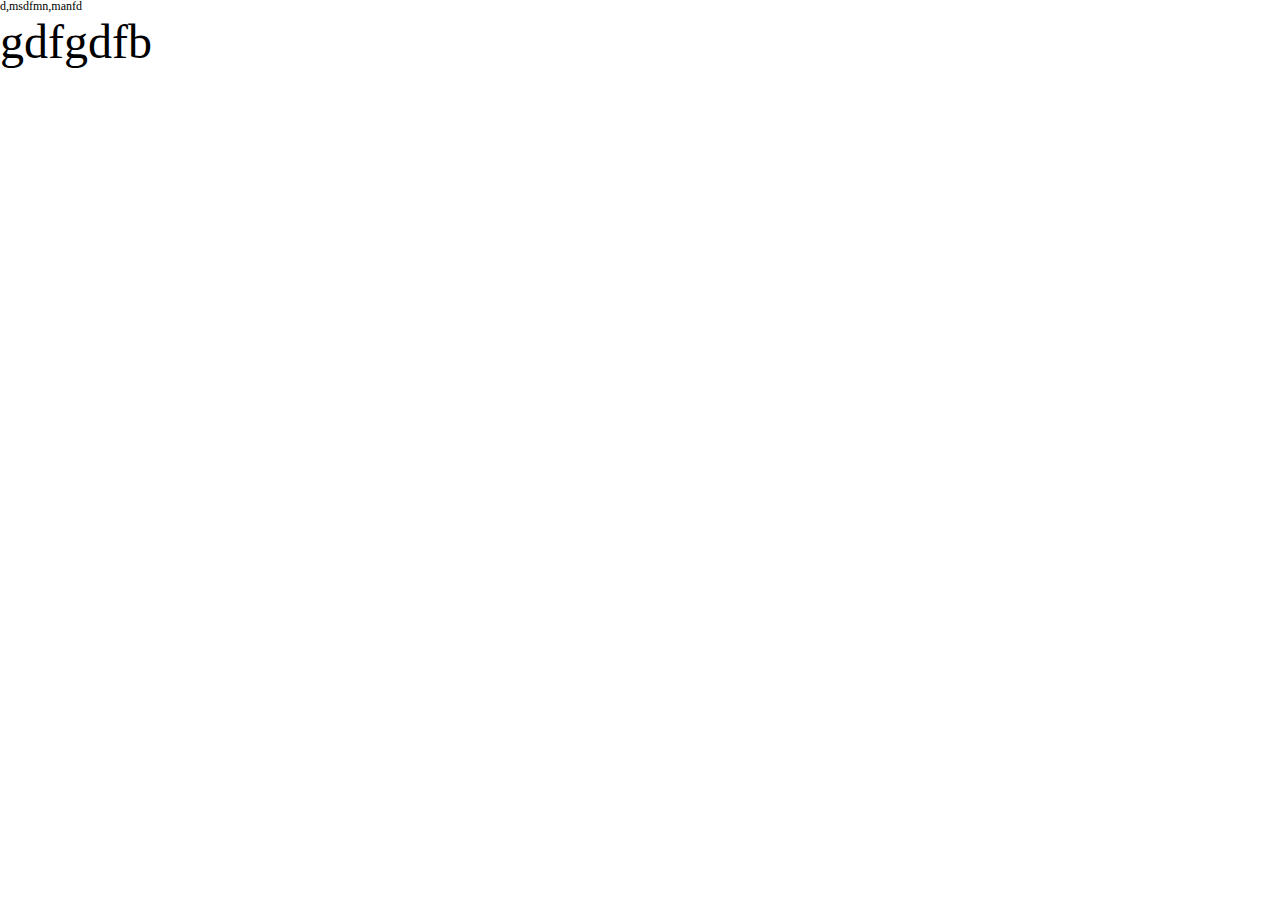
==== plants/index.html @ fb96c71a "docs: started to complete the task" ====
<!DOCTYPE html>
<html lang="zxx">

<head>
   <meta charset="UTF-8">
   <meta http-equiv="X-UA-Compatible" content="IE=edge">
   <meta name="viewport" content="width=device-width, initial-scale=1">
   <title>Document</title>
   <link rel="stylesheet" href="css/normalize.css">
   <link href="https://cdn.jsdelivr.net/npm/bootstrap@5.2.3/dist/css/bootstrap.min.css" rel="stylesheet"
      integrity="sha384-rbsA2VBKQhggwzxH7pPCaAqO46MgnOM80zW1RWuH61DGLwZJEdK2Kadq2F9CUG65" crossorigin="anonymous">
   <link rel="stylesheet" type="text/css" href="css/style.css">
</head>

<body>
   <div class="text">d,msdfmn,manfd
<div class="text-small">gdfgdfb</div></div>
   <script src="https://cdn.jsdelivr.net/npm/bootstrap@5.2.3/dist/js/bootstrap.bundle.min.js"
      integrity="sha384-kenU1KFdBIe4zVF0s0G1M5b4hcpxyD9F7jL+jjXkk+Q2h455rYXK/7HAuoJl+0I4"
      crossorigin="anonymous"></script>
</body>

</html>
---- plants/css/style.css ----
body {
  background-image: hsl(0, 100%, 50%)
}/*# sourceMappingURL=style.css.map */
.text
{font-size: 12px;}
.text-small
{font-size: 4em;}
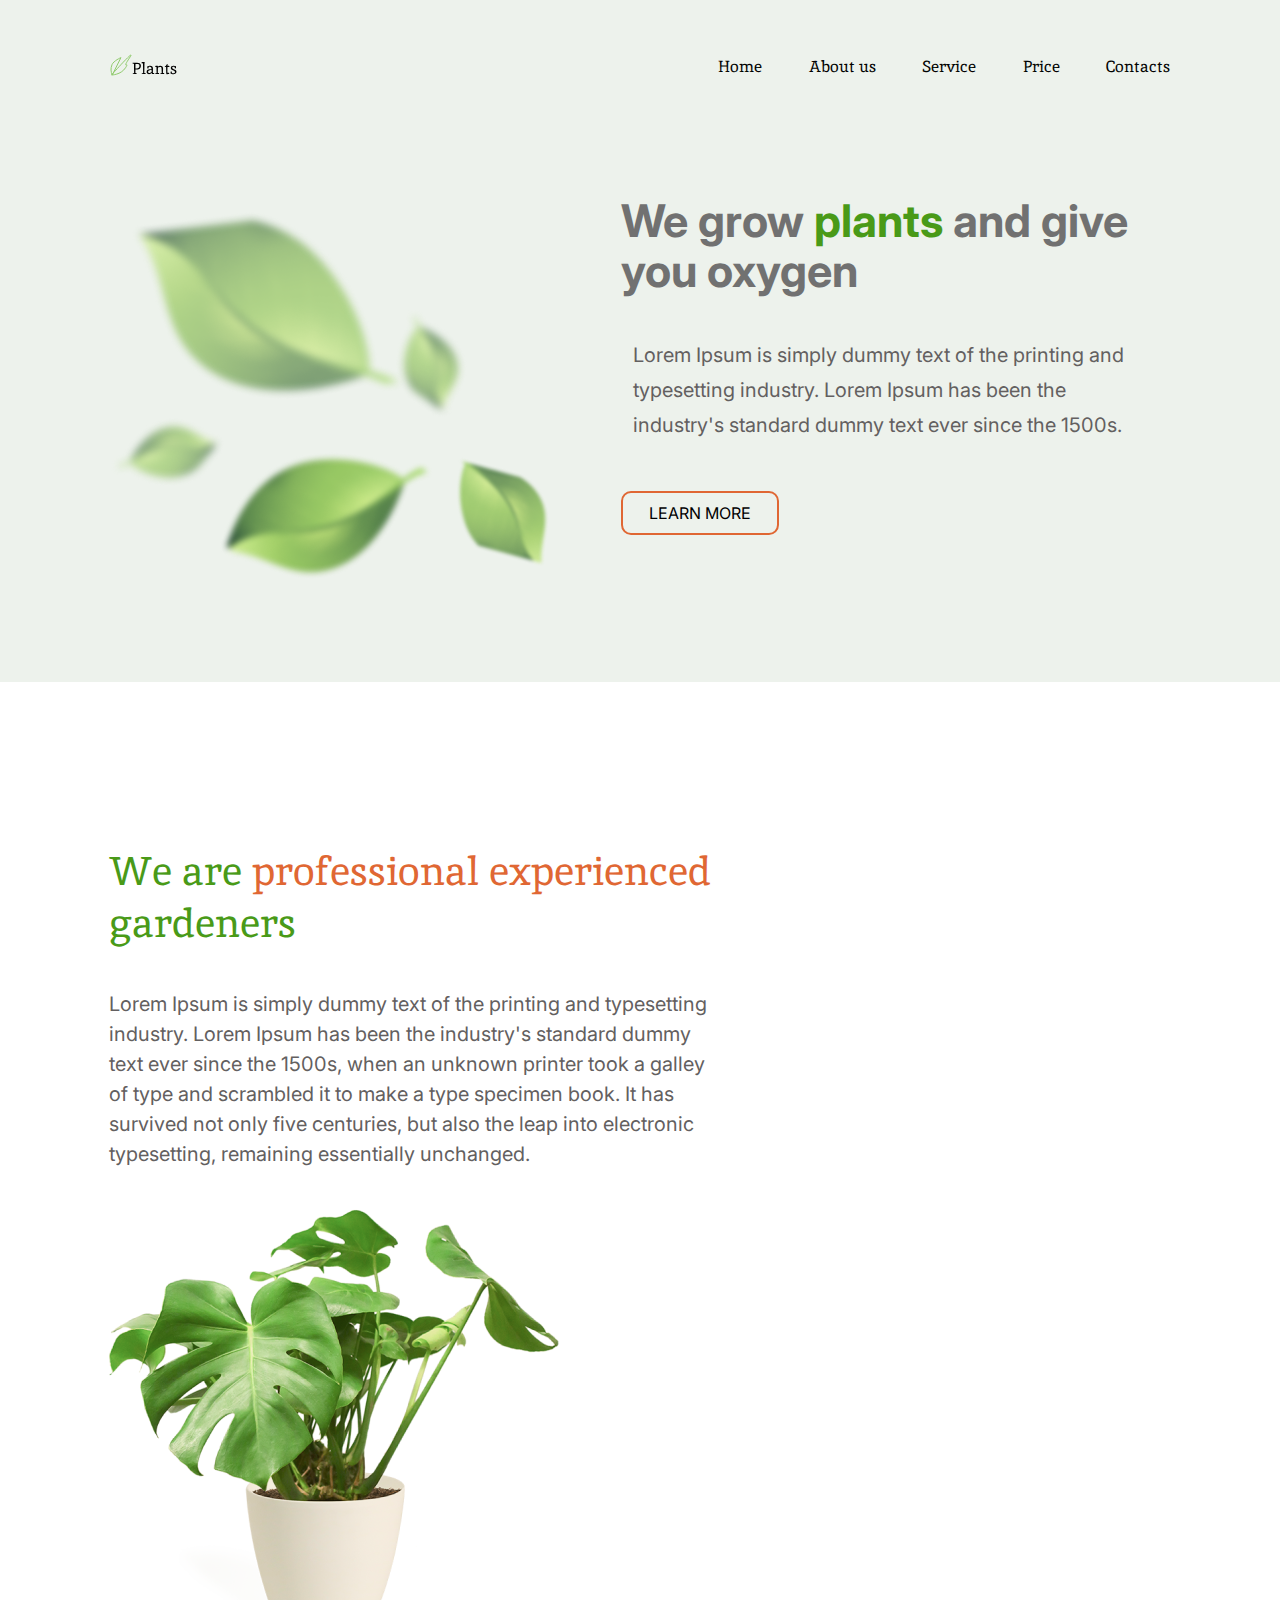
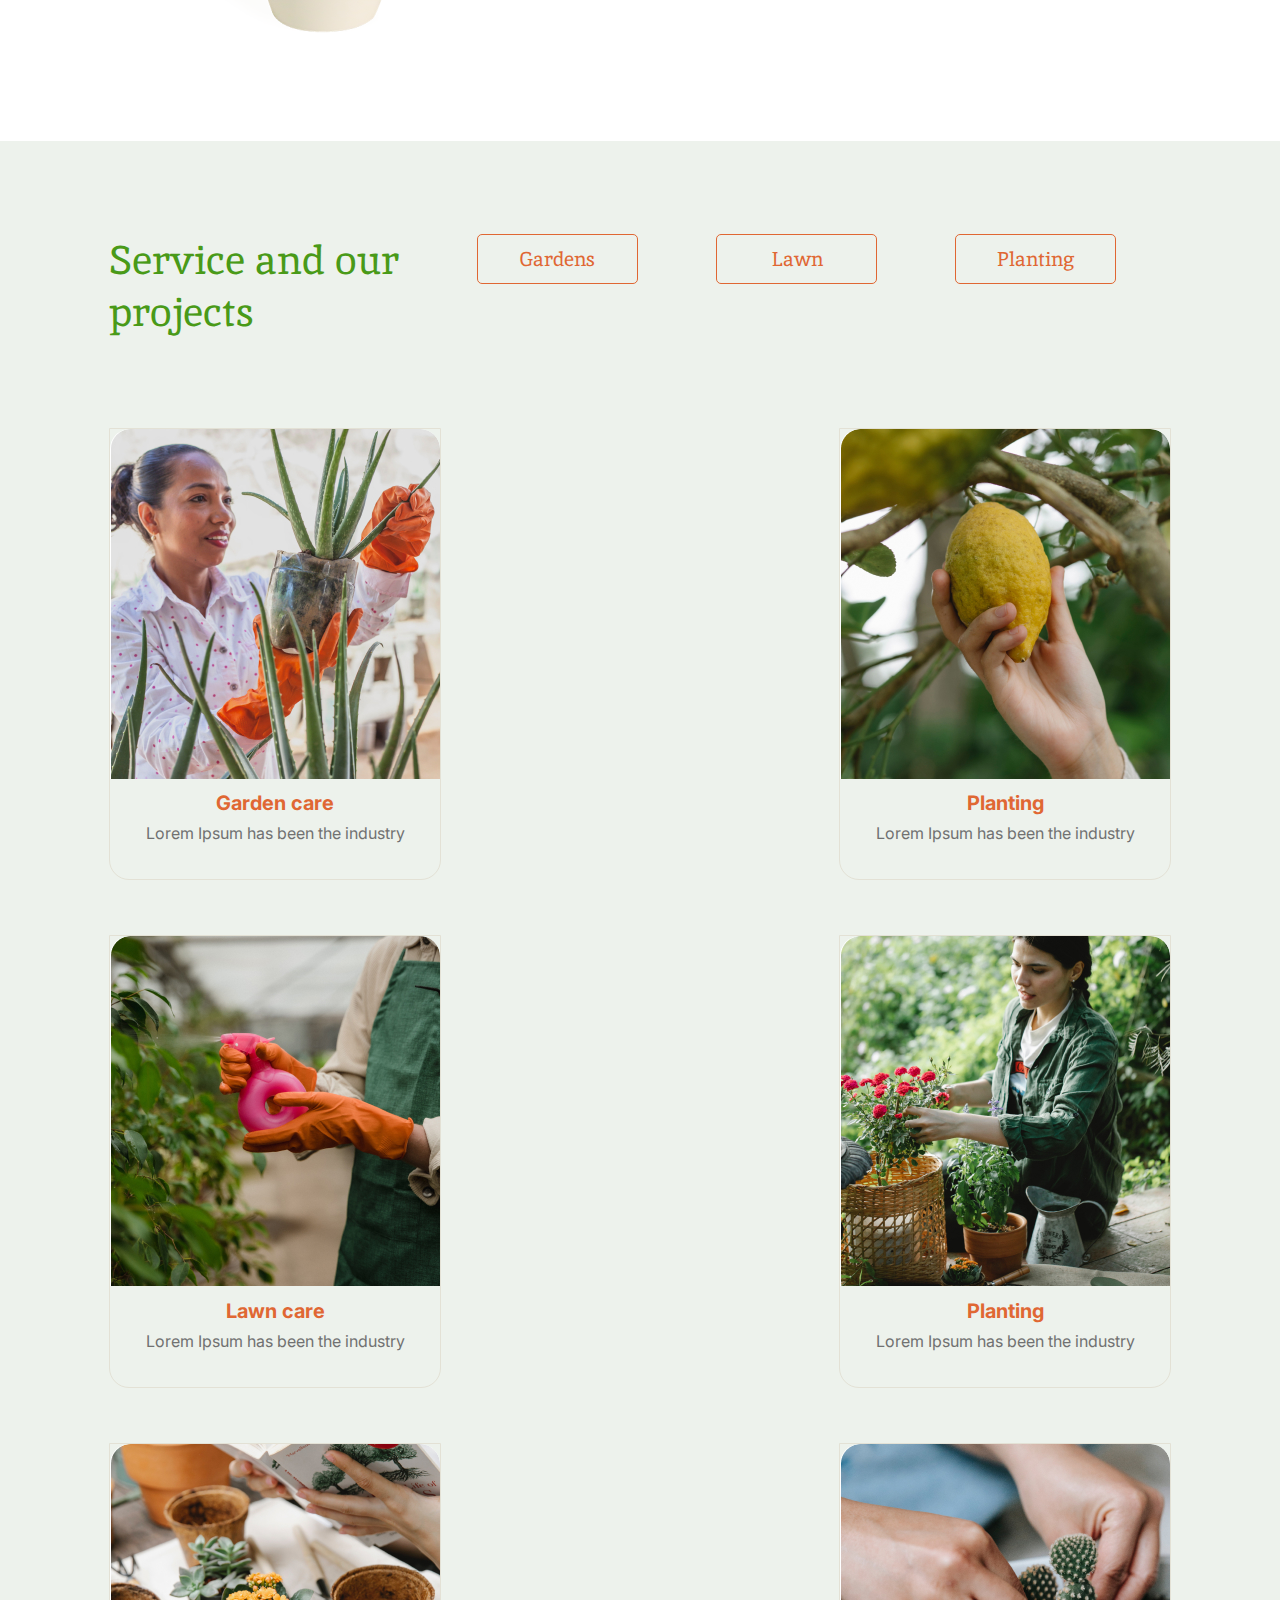
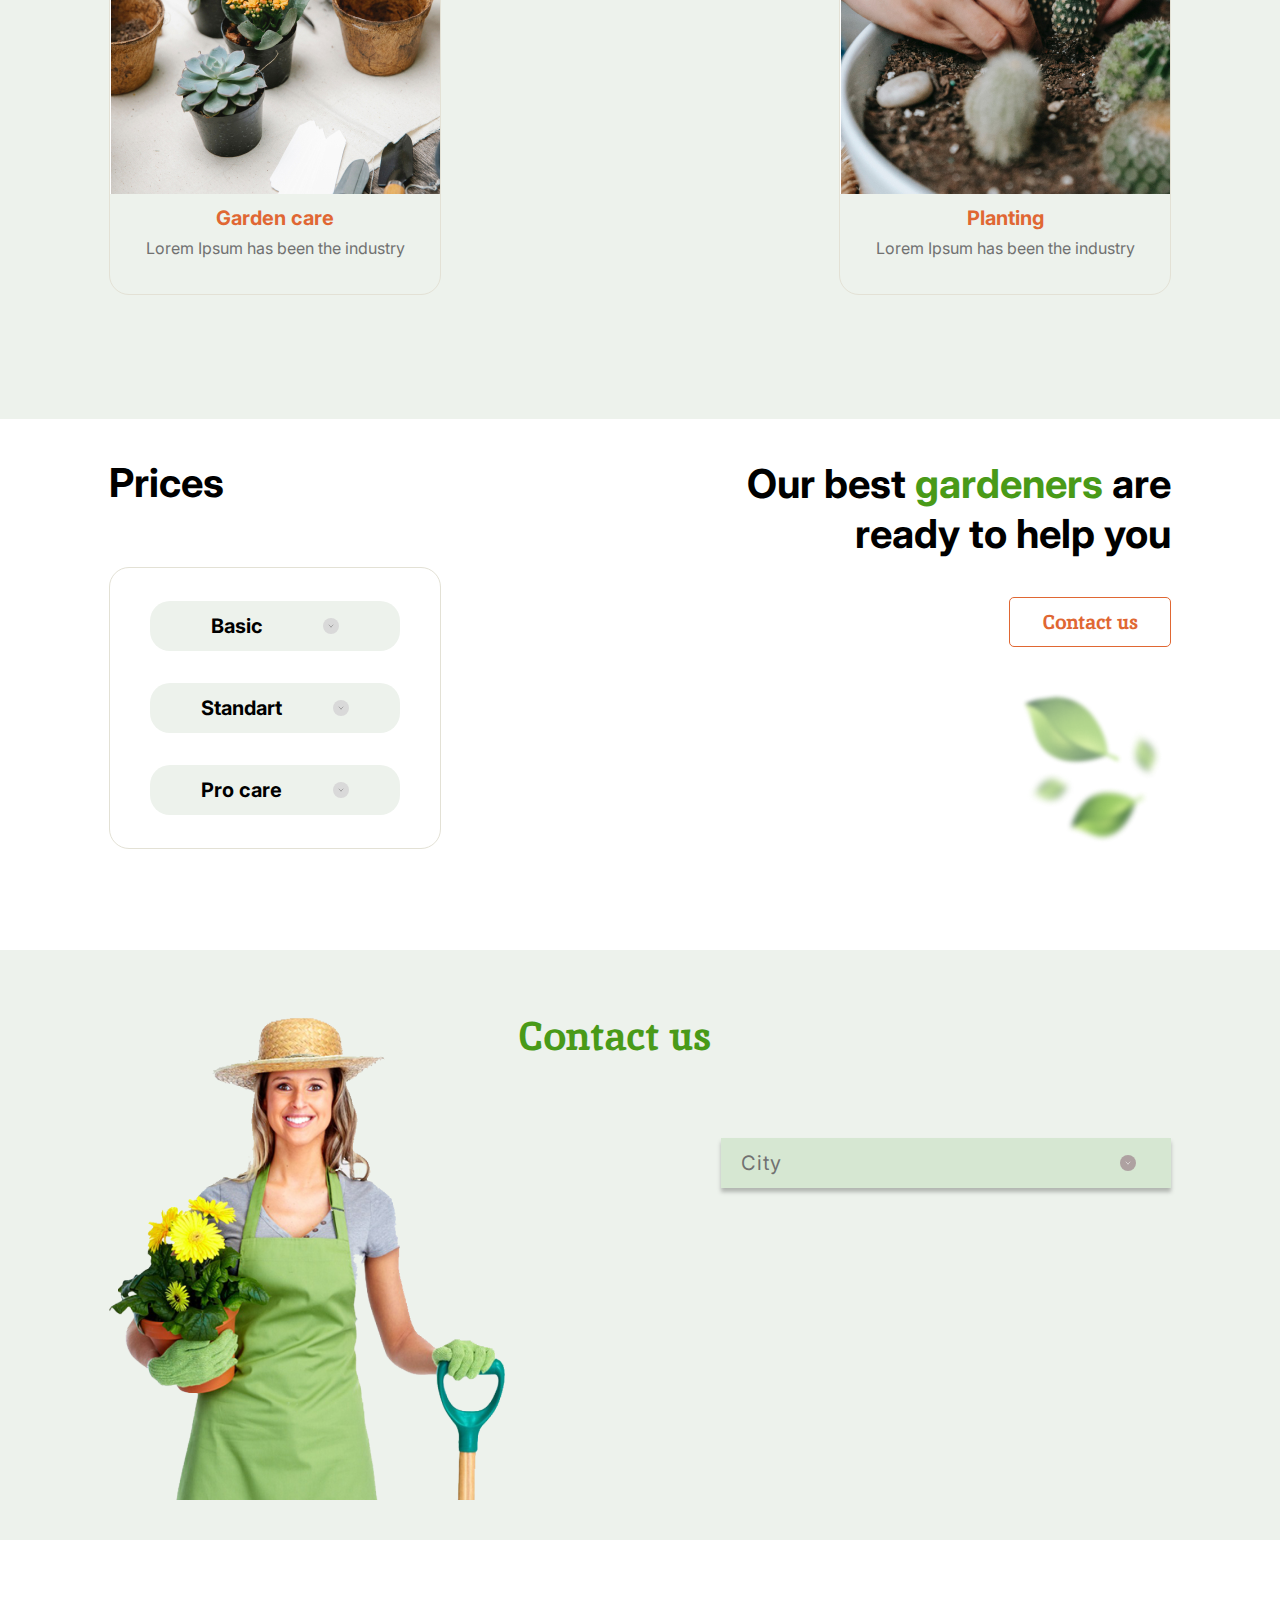
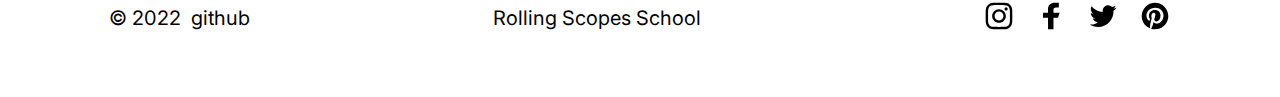
==== commit ebb722bf: "feat: desktop layer" ====
--- a/plants/index.html
+++ b/plants/index.html
@@ -1,23 +1,142 @@
 <!DOCTYPE html>
-<html lang="zxx">
+<html lang="en">
 
 <head>
    <meta charset="UTF-8">
    <meta http-equiv="X-UA-Compatible" content="IE=edge">
    <meta name="viewport" content="width=device-width, initial-scale=1">
-   <title>Document</title>
+   <link rel="icon" href="assets/svg/favicon.svg">
+   <title>Plants</title>
+   <link rel="preconnect" href="https://fonts.googleapis.com">
+   <link rel="preconnect" href="https://fonts.gstatic.com" crossorigin>
+   <link
+      href="https://fonts.googleapis.com/css2?family=Inika:wght@400;700&family=Inter:wght@100;200;300;400;500;600;700;800;900&display=swap"
+      rel="stylesheet">
    <link rel="stylesheet" href="css/normalize.css">
-   <link href="https://cdn.jsdelivr.net/npm/bootstrap@5.2.3/dist/css/bootstrap.min.css" rel="stylesheet"
-      integrity="sha384-rbsA2VBKQhggwzxH7pPCaAqO46MgnOM80zW1RWuH61DGLwZJEdK2Kadq2F9CUG65" crossorigin="anonymous">
    <link rel="stylesheet" type="text/css" href="css/style.css">
 </head>
 
 <body>
-   <div class="text">d,msdfmn,manfd
-<div class="text-small">gdfgdfb</div></div>
-   <script src="https://cdn.jsdelivr.net/npm/bootstrap@5.2.3/dist/js/bootstrap.bundle.min.js"
-      integrity="sha384-kenU1KFdBIe4zVF0s0G1M5b4hcpxyD9F7jL+jjXkk+Q2h455rYXK/7HAuoJl+0I4"
-      crossorigin="anonymous"></script>
+   <header>
+      <div class="header__block">
+         <a class="header__block-logo" href="#"><img src="assets/svg/logo.svg" alt="logo"></a>
+         <nav>
+            <ul class="header__block-list">
+               <li><a href="#">Home</a></li>
+               <li><a href="#">About us</a></li>
+               <li><a href="#">Service</a></li>
+               <li><a href="#">Price</a></li>
+               <li><a href="#">Contacts</a></li>
+            </ul>
+         </nav>
+      </div>
+   </header>
+   <main>
+      <section class="welcome">
+         <div class="welcome__block">
+            <img class="welcome__block-img" src="assets/img/leafs.png" alt="leafs">
+            <div class="welcome__block-text">
+               <h1>We grow <span>plants</span> and give you oxygen</h1>
+               <p>Lorem Ipsum is simply dummy text of the printing and typesetting industry. Lorem Ipsum has been the
+                  industry's standard dummy text ever since the 1500s.</p>
+               <button type="button" class="welcome__block-btn">learn more</button>
+            </div>
+         </div>
+      </section>
+      <section class="about">
+         <div class="about__block">
+            <div class="about__block-text">
+               <h2>We are <span>professional experienced</span> gardeners</h2>
+               <p>Lorem Ipsum is simply dummy text of the printing and typesetting industry. Lorem Ipsum has been the
+                  industry's standard dummy text ever since the 1500s, when an unknown printer took a galley of type and
+                  scrambled it to make a type specimen book. It has survived not only five centuries, but also the leap
+                  into electronic typesetting, remaining essentially unchanged. </p>
+            </div>
+            <img src="assets/img/plant-about.png" alt="plant" class="about__block-img">
+         </div>
+      </section>
+      <section class="service">
+         <div class="service__block">
+            <div class="service__block-title">
+               <h2>Service and our<br> projects</h2>
+               <button type="button" class="service__block-btn">Gardens</button>
+               <button type="button" class="service__block-btn">Lawn</button>
+               <button type="button" class="service__block-btn">Planting</button>
+            </div>
+            <div class="service__block-grid">
+               <div class="service__block-card">
+                  <img src="assets/img/service/first.jpg" alt="photo-plants">
+                  <h6>Garden care</h6>
+                  <p>Lorem Ipsum has been the industry</p>
+               </div>
+               <div class="service__block-card">
+                  <img src="assets/img/service/second.jpg" alt="photo-plants">
+                  <h6>Planting</h6>
+                  <p>Lorem Ipsum has been the industry</p>
+               </div>
+               <div class="service__block-card">
+                  <img src="assets/img/service/third.jpg" alt="photo-plants">
+                  <h6>Lawn care</h6>
+                  <p>Lorem Ipsum has been the industry</p>
+               </div>
+               <div class="service__block-card">
+                  <img src="assets/img/service/fourth.jpg" alt="photo-plants">
+                  <h6>Planting</h6>
+                  <p>Lorem Ipsum has been the industry</p>
+               </div>
+               <div class="service__block-card">
+                  <img src="assets/img/service/fifth.jpg" alt="photo-plants">
+                  <h6>Garden care</h6>
+                  <p>Lorem Ipsum has been the industry</p>
+               </div>
+               <div class="service__block-card">
+                  <img src="assets/img/service/sixth.jpg" alt="photo-plants">
+                  <h6>Planting</h6>
+                  <p>Lorem Ipsum has been the industry</p>
+               </div>
+            </div>
+         </div>
+      </section>
+      <section class="prices">
+         <div class="prices__block">
+            <div class="prices__block-left">
+               <h3>Prices</h3>
+               <div class="prices__block-prices">
+                  <div class="prices__block-collapsible">Basic<img src="assets/svg/check.svg" alt="check"></div>
+                  <div class="prices__block-collapsible">Standart<img src="assets/svg/check.svg" alt="check"></div>
+                  <div class="prices__block-collapsible">Pro care<img src="assets/svg/check.svg" alt="check"></div>
+               </div>
+            </div>
+            <div class="prices__block-right">
+               <h2>Our best <span>gardeners</span> are<br> ready to help you</h2>
+               <button type="button">Contact us</button>
+               <img src="assets/img/leafs-small.png" alt="leafs">
+            </div>
+         </div>
+      </section>
+      <section class="contacts">
+         <div class="contacts__block">
+            <img class="contacts__block-img" src="assets/img/woman.png" alt="woman">
+            <h2>Contact us</h2>
+            <div class="contacts__block-collapsible">City <img src="assets/svg/city-check.svg" alt="city-check"> </div>
+         </div>
+      </section>
+   </main>
+   <footer>
+      <div class="footer__block">
+         <p class="footer__block-copyright">&copy; 2022&nbsp;<a href="#" class="footer__block-link">&nbsp;github</a></p>
+         <a href="#" class="footer__block-link">Rolling Scopes School</a>
+         <ul>
+            <li class="footer__block-link"><a href="#"><img src="assets/svg/social-links/inst.svg" alt="instagram"></a>
+            </li>
+            <li class="footer__block-link"><a href="#"><img src="assets/svg/social-links/fb.svg" alt="facebook"></a>
+            </li>
+            <li class="footer__block-link"><a href="#"><img src="assets/svg/social-links/tw.svg" alt="twitter"></a></li>
+            <li class="footer__block-link"><a href="#"><img src="assets/svg/social-links/pint.svg" alt="pinterest"></a>
+            </li>
+         </ul>
+      </div>
+   </footer>
 </body>
 
 </html>--- a/plants/css/style.css
+++ b/plants/css/style.css
@@ -1,7 +1,484 @@
 body {
-  background-image: hsl(0, 100%, 50%)
-}/*# sourceMappingURL=style.css.map */
-.text
-{font-size: 12px;}
-.text-small
-{font-size: 4em;}+  color: #010201;
+  font-family: Inika;
+}
+
+a {
+  font-family: Inika;
+  text-decoration: none;
+  color: #010201;
+  text-decoration: none;
+}
+
+a:hover {
+  color: #E06733;
+  cursor: pointer;
+}
+
+a:active {
+  color: #E06733;
+}
+
+button {
+  padding: 0;
+  margin: 0;
+  border: 2px solid #E06733;
+  -webkit-box-sizing: border-box;
+          box-sizing: border-box;
+  background: none;
+}
+
+button:hover {
+  background: #E06733;
+  color: #EDF2EC;
+}
+
+h1, h2, h3, h6 {
+  margin: 0;
+}
+
+p {
+  margin: 0;
+}
+
+li {
+  list-style: none;
+}
+
+.header__block {
+  max-width: 1440px;
+  margin: 0 auto;
+  background-color: #EDF2EC;
+  height: 134px;
+  display: -webkit-box;
+  display: -ms-flexbox;
+  display: flex;
+  -webkit-box-align: center;
+      -ms-flex-align: center;
+          align-items: center;
+  -webkit-box-pack: justify;
+      -ms-flex-pack: justify;
+          justify-content: space-between;
+  -ms-flex-wrap: wrap;
+      flex-wrap: wrap;
+}
+.header__block-logo {
+  margin-left: 110px;
+}
+.header__block-logo:hover {
+  -webkit-transform: scale(1.4);
+      -ms-transform: scale(1.4);
+          transform: scale(1.4);
+}
+.header__block-list {
+  display: -webkit-box;
+  display: -ms-flexbox;
+  display: flex;
+  -webkit-box-pack: justify;
+      -ms-flex-pack: justify;
+          justify-content: space-between;
+  min-width: 452px;
+  float: right;
+  margin-right: 110px;
+}
+.header__block-list li:hover {
+  -webkit-transform: scale(1.2);
+      -ms-transform: scale(1.2);
+          transform: scale(1.2);
+}
+.header__block-list li:hover a {
+  font-size: 16px;
+}
+
+.welcome__block {
+  max-width: 1440px;
+  margin: 0 auto;
+  display: -webkit-box;
+  display: -ms-flexbox;
+  display: flex;
+  -webkit-box-pack: justify;
+      -ms-flex-pack: justify;
+          justify-content: space-between;
+  -ms-flex-wrap: wrap;
+      flex-wrap: wrap;
+  font-family: Inter;
+  background-color: #EDF2EC;
+  padding: 62px 109px;
+  -webkit-box-sizing: border-box;
+          box-sizing: border-box;
+}
+.welcome__block img {
+  background-repeat: no-repeat;
+  background-size: contain;
+}
+.welcome__block-text {
+  float: right;
+  max-width: 550px;
+}
+.welcome__block-text h1 {
+  color: #717171;
+  font-weight: 700;
+  font-size: 45px;
+  line-height: 50px;
+}
+.welcome__block-text h1 span {
+  color: #499A18;
+}
+.welcome__block-text p {
+  max-width: 525.5px;
+  font-weight: 400;
+  font-size: 20px;
+  line-height: 35px;
+  color: #636060;
+  margin: 42px auto 48px;
+}
+.welcome__block-text button {
+  border-radius: 10px;
+  color: #000;
+  width: 158px;
+  height: 44px;
+  font-weight: 400;
+  font-size: 16px;
+  line-height: 20px;
+  -webkit-box-align: center;
+      -ms-flex-align: center;
+          align-items: center;
+  text-align: center;
+  text-transform: uppercase;
+}
+.welcome__block-text button:hover {
+  color: #fff;
+}
+
+.about__block {
+  max-width: 1440px;
+  margin: 0 auto;
+  display: -webkit-box;
+  display: -ms-flexbox;
+  display: flex;
+  -webkit-box-pack: justify;
+      -ms-flex-pack: justify;
+          justify-content: space-between;
+  -webkit-box-align: center;
+      -ms-flex-align: center;
+          align-items: center;
+  -ms-flex-wrap: wrap;
+      flex-wrap: wrap;
+  font-family: Inter;
+  background-color: #fff;
+  padding: 93px 109px;
+  -webkit-box-sizing: border-box;
+          box-sizing: border-box;
+}
+.about__block img {
+  width: 464px;
+  height: 479px;
+}
+.about__block-text {
+  max-width: 605px;
+  margin-top: 70px;
+}
+.about__block-text h2 {
+  color: #499A18;
+  font-family: Inika;
+  font-style: normal;
+  font-weight: 400;
+  font-size: 40px;
+  line-height: 52px;
+}
+.about__block-text h2 span {
+  color: #E06733;
+}
+.about__block-text p {
+  font-family: Inter;
+  font-style: normal;
+  font-weight: 400;
+  font-size: 20px;
+  line-height: 30px;
+  color: #636060;
+  margin-top: 40px;
+}
+
+.service__block {
+  max-width: 1440px;
+  margin: 0 auto;
+  background-color: #EDF2EC;
+  padding: 93px 109px 5px;
+  -webkit-box-sizing: border-box;
+          box-sizing: border-box;
+}
+.service__block-title {
+  display: -webkit-box;
+  display: -ms-flexbox;
+  display: flex;
+  -webkit-box-pack: justify;
+      -ms-flex-pack: justify;
+          justify-content: space-between;
+  max-width: 1007px;
+}
+.service__block-title h2 {
+  color: #499A18;
+  font-family: Inika;
+  font-weight: 400;
+  font-size: 40px;
+  line-height: 52px;
+}
+.service__block-title button {
+  width: 161px;
+  height: 50px;
+  color: #E06733;
+  font-family: Inika;
+  font-weight: 400;
+  font-size: 20px;
+  line-height: 26px;
+  border: 1px solid #E06733;
+  border-radius: 5px;
+}
+.service__block-title button:hover {
+  color: #fff;
+}
+.service__block-grid {
+  display: -webkit-box;
+  display: -ms-flexbox;
+  display: flex;
+  -ms-flex-wrap: wrap;
+      flex-wrap: wrap;
+  -webkit-box-pack: justify;
+      -ms-flex-pack: justify;
+          justify-content: space-between;
+  gap: 55px;
+  margin: 90px auto 119px;
+}
+.service__block-card {
+  border: 1px solid #E3E1D5;
+  border-radius: 0px 0px 20px 20px;
+}
+.service__block-card img {
+  border-radius: 20px 20px 0px 0px;
+}
+.service__block-card h6 {
+  color: #E06733;
+  font-family: Inter;
+  font-weight: 700;
+  font-size: 20px;
+  line-height: 20px;
+  margin: 10px auto;
+  text-align: center;
+}
+.service__block-card p {
+  color: #717171;
+  font-family: Inter;
+  font-weight: 400;
+  font-size: 16px;
+  line-height: 20px;
+  padding-bottom: 36px;
+  text-align: center;
+}
+
+.prices__block {
+  max-width: 1440px;
+  margin: 0 auto 50px;
+  display: -webkit-box;
+  display: -ms-flexbox;
+  display: flex;
+  -webkit-box-pack: justify;
+      -ms-flex-pack: justify;
+          justify-content: space-between;
+  -ms-flex-wrap: wrap;
+      flex-wrap: wrap;
+  background-color: #fff;
+  padding: 40px 109px;
+  -webkit-box-sizing: border-box;
+          box-sizing: border-box;
+  color: #000;
+  font-family: Inter;
+  font-style: normal;
+}
+.prices__block-left h3 {
+  font-weight: 700;
+  font-size: 40px;
+  line-height: 48px;
+}
+.prices__block-prices {
+  display: -webkit-box;
+  display: -ms-flexbox;
+  display: flex;
+  -webkit-box-orient: vertical;
+  -webkit-box-direction: normal;
+      -ms-flex-direction: column;
+          flex-direction: column;
+  -webkit-box-align: center;
+      -ms-flex-align: center;
+          align-items: center;
+  -webkit-box-pack: center;
+      -ms-flex-pack: center;
+          justify-content: center;
+  width: 332px;
+  height: 282px;
+  border: 1px solid #E3E1D5;
+  border-radius: 20px;
+  -webkit-box-sizing: border-box;
+          box-sizing: border-box;
+  gap: 32px;
+  margin-top: 60px;
+}
+.prices__block-collapsible {
+  width: 250px;
+  height: 50px;
+  border-radius: 20px;
+  background: #EDF2EC;
+  color: #000;
+  font-family: Inter;
+  font-style: normal;
+  font-weight: 700;
+  font-size: 20px;
+  line-height: 20px;
+  border: none;
+  display: -webkit-box;
+  display: -ms-flexbox;
+  display: flex;
+  -webkit-box-align: center;
+      -ms-flex-align: center;
+          align-items: center;
+  -webkit-box-pack: space-evenly;
+      -ms-flex-pack: space-evenly;
+          justify-content: space-evenly;
+}
+.prices__block-right {
+  display: -webkit-box;
+  display: -ms-flexbox;
+  display: flex;
+  -webkit-box-orient: vertical;
+  -webkit-box-direction: normal;
+      -ms-flex-direction: column;
+          flex-direction: column;
+  -webkit-box-align: end;
+      -ms-flex-align: end;
+          align-items: flex-end;
+}
+.prices__block-right h2 {
+  font-weight: 700;
+  font-size: 40px;
+  line-height: 50px;
+  text-align: right;
+}
+.prices__block-right h2 span {
+  color: #499A18;
+}
+.prices__block-right img {
+  width: 152px;
+  height: 175px;
+}
+.prices__block-right button {
+  width: 162px;
+  height: 50px;
+  color: #E06733;
+  font-family: Inika;
+  font-style: normal;
+  font-weight: 700;
+  font-size: 20px;
+  line-height: 26px;
+  text-align: center;
+  border: 1px solid #E06733;
+  border-radius: 5px;
+  margin: 38px 0;
+}
+.prices__block-right button:hover {
+  color: #fff;
+}
+
+.contacts__block {
+  display: -webkit-box;
+  display: -ms-flexbox;
+  display: flex;
+  -webkit-box-pack: justify;
+      -ms-flex-pack: justify;
+          justify-content: space-between;
+  -ms-flex-wrap: wrap;
+      flex-wrap: wrap;
+  max-width: 1440px;
+  margin: 0 auto;
+  background-color: #EDF2EC;
+  -webkit-box-sizing: border-box;
+          box-sizing: border-box;
+  font-family: Inika;
+  font-style: normal;
+  padding: 40px 109px;
+}
+.contacts__block-img {
+  margin-top: 13px;
+}
+.contacts__block h2 {
+  color: #499A18;
+  font-weight: 700;
+  font-size: 40px;
+  line-height: 52px;
+  margin-top: 20px;
+}
+.contacts__block-collapsible {
+  background: #D6E7D2;
+  -webkit-box-shadow: 0px 4px 4px rgba(0, 0, 0, 0.25);
+          box-shadow: 0px 4px 4px rgba(0, 0, 0, 0.25);
+  border-radius: 0px;
+  font-family: Inter;
+  font-style: normal;
+  font-weight: 400;
+  font-size: 20px;
+  line-height: 40px;
+  letter-spacing: 0.05em;
+  color: #717171;
+  width: 450px;
+  height: 50px;
+  border: none;
+  display: -webkit-box;
+  display: -ms-flexbox;
+  display: flex;
+  -webkit-box-pack: justify;
+      -ms-flex-pack: justify;
+          justify-content: space-between;
+  -webkit-box-align: center;
+      -ms-flex-align: center;
+          align-items: center;
+  padding-left: 20px;
+  padding-right: 35px;
+  -webkit-box-sizing: border-box;
+          box-sizing: border-box;
+  margin-top: 148px;
+}
+
+.footer__block {
+  display: -webkit-box;
+  display: -ms-flexbox;
+  display: flex;
+  -webkit-box-orient: horizontal;
+  -webkit-box-direction: normal;
+      -ms-flex-direction: row;
+          flex-direction: row;
+  -webkit-box-align: center;
+      -ms-flex-align: center;
+          align-items: center;
+  -webkit-box-pack: justify;
+      -ms-flex-pack: justify;
+          justify-content: space-between;
+  -ms-flex-wrap: wrap;
+      flex-wrap: wrap;
+  max-width: 1440px;
+  margin: 0 auto;
+  background-color: #fff;
+  -webkit-box-sizing: border-box;
+          box-sizing: border-box;
+  font-family: Inter;
+  font-style: normal;
+  padding: 40px 109px;
+  color: #000;
+  font-size: 20px;
+}
+.footer__block a {
+  font-family: Inter;
+}
+.footer__block ul {
+  display: -webkit-box;
+  display: -ms-flexbox;
+  display: flex;
+  gap: 20px;
+}/*# sourceMappingURL=style.css.map */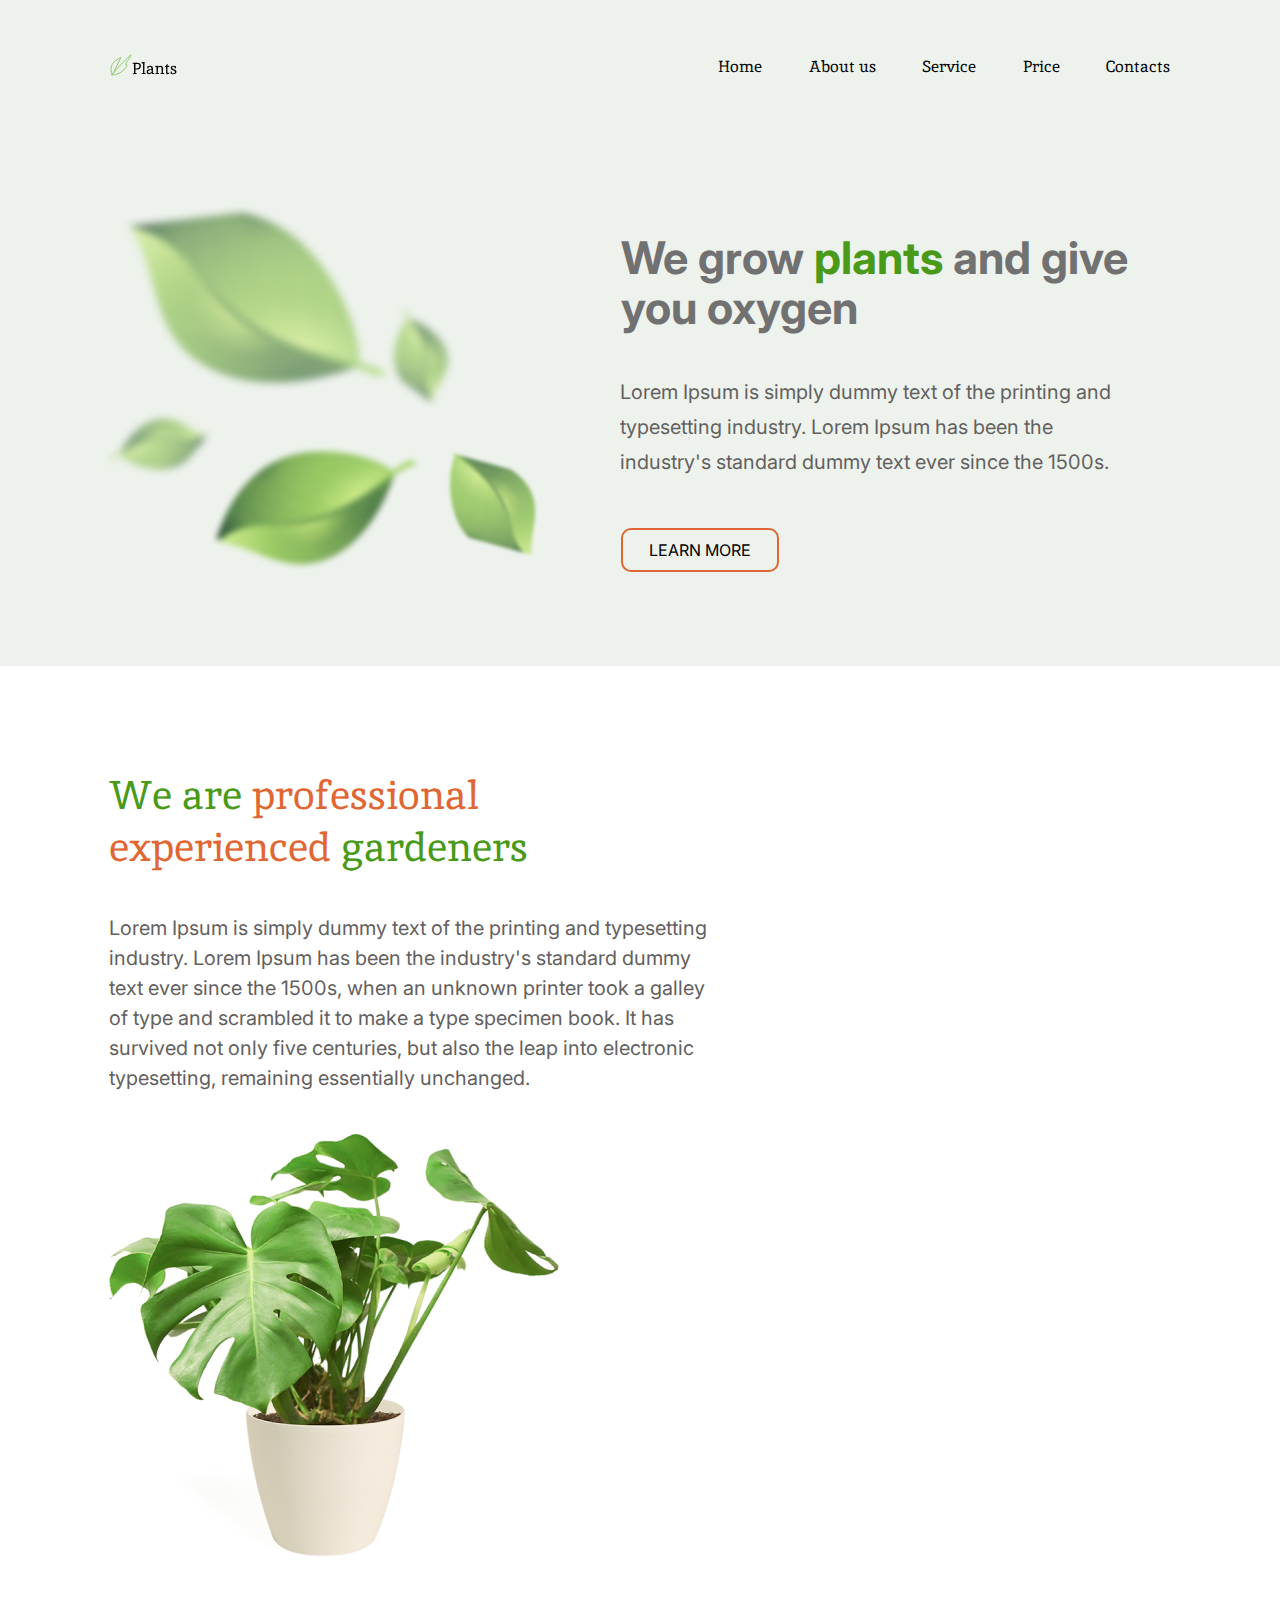
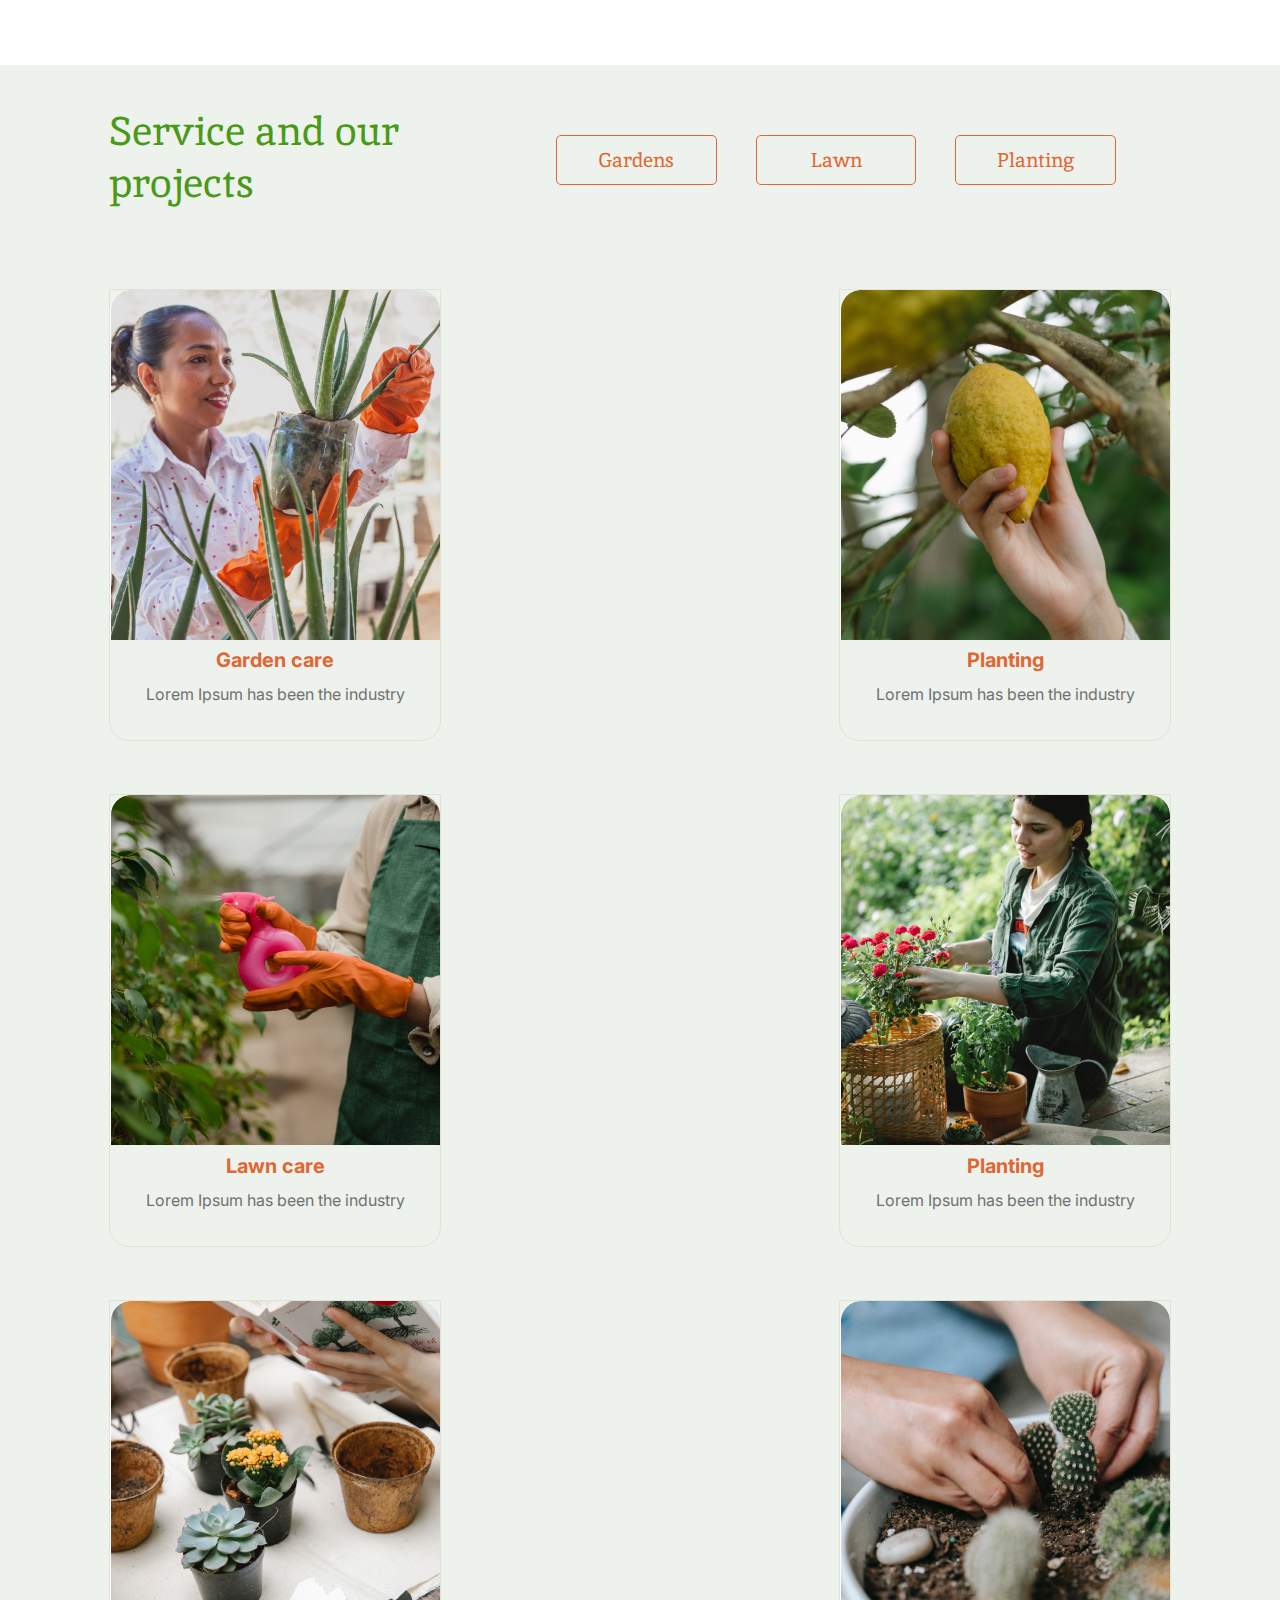
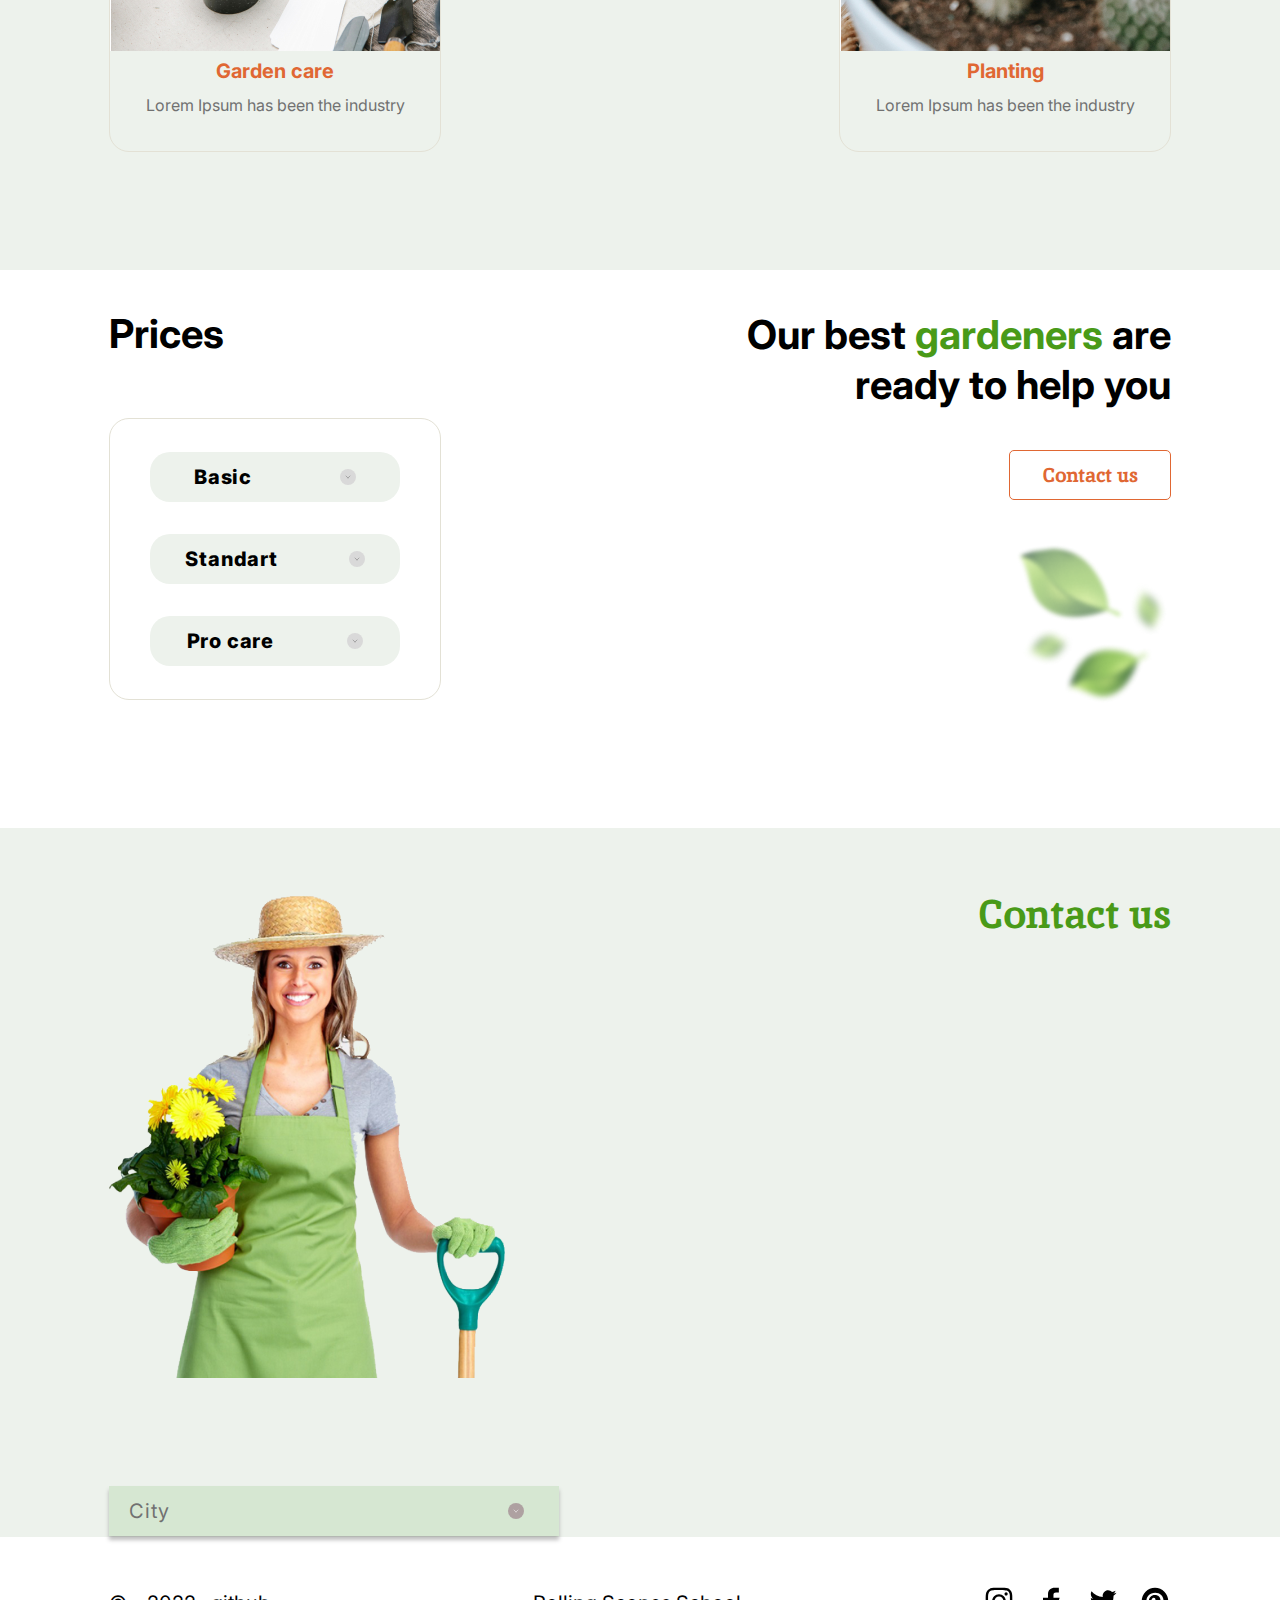
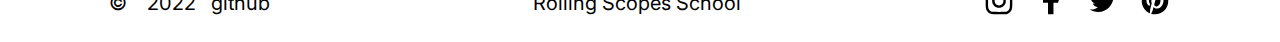
==== commit 874ca6db: "feat: correct with pixel perfect" ====
--- a/plants/index.html
+++ b/plants/index.html
@@ -17,22 +17,24 @@
 </head>
 
 <body>
+   <!-- header block -->
    <header>
       <div class="header__block">
          <a class="header__block-logo" href="#"><img src="assets/svg/logo.svg" alt="logo"></a>
          <nav>
             <ul class="header__block-list">
-               <li><a href="#">Home</a></li>
-               <li><a href="#">About us</a></li>
-               <li><a href="#">Service</a></li>
-               <li><a href="#">Price</a></li>
-               <li><a href="#">Contacts</a></li>
+               <li><a href="#home">Home</a></li>
+               <li><a href="#about">About us</a></li>
+               <li><a href="#services">Service</a></li>
+               <li><a href="#price">Price</a></li>
+               <li><a href="#contact">Contacts</a></li>
             </ul>
          </nav>
       </div>
    </header>
    <main>
-      <section class="welcome">
+      <!-- welcome section -->
+      <section class="welcome" id="home">
          <div class="welcome__block">
             <img class="welcome__block-img" src="assets/img/leafs.png" alt="leafs">
             <div class="welcome__block-text">
@@ -43,10 +45,11 @@
             </div>
          </div>
       </section>
-      <section class="about">
+      <!-- section about -->
+      <section class="about" id="about">
          <div class="about__block">
             <div class="about__block-text">
-               <h2>We are <span>professional experienced</span> gardeners</h2>
+               <h2>We are <span>professional<br> experienced</span> gardeners</h2>
                <p>Lorem Ipsum is simply dummy text of the printing and typesetting industry. Lorem Ipsum has been the
                   industry's standard dummy text ever since the 1500s, when an unknown printer took a galley of type and
                   scrambled it to make a type specimen book. It has survived not only five centuries, but also the leap
@@ -55,13 +58,16 @@
             <img src="assets/img/plant-about.png" alt="plant" class="about__block-img">
          </div>
       </section>
-      <section class="service">
+      <!-- section service -->
+      <section class="service" id="services">
          <div class="service__block">
             <div class="service__block-title">
                <h2>Service and our<br> projects</h2>
-               <button type="button" class="service__block-btn">Gardens</button>
-               <button type="button" class="service__block-btn">Lawn</button>
-               <button type="button" class="service__block-btn">Planting</button>
+               <div class="service__block-btns">
+                  <button type="button" class="service__block-btn">Gardens</button>
+                  <button type="button" class="service__block-btn">Lawn</button>
+                  <button type="button" class="service__block-btn">Planting</button>
+               </div>
             </div>
             <div class="service__block-grid">
                <div class="service__block-card">
@@ -97,7 +103,8 @@
             </div>
          </div>
       </section>
-      <section class="prices">
+      <!-- section prices -->
+      <section class="prices" id="price">
          <div class="prices__block">
             <div class="prices__block-left">
                <h3>Prices</h3>
@@ -114,7 +121,8 @@
             </div>
          </div>
       </section>
-      <section class="contacts">
+      <!-- section contacts -->
+      <section class="contacts" id="contact">
          <div class="contacts__block">
             <img class="contacts__block-img" src="assets/img/woman.png" alt="woman">
             <h2>Contact us</h2>
@@ -122,17 +130,23 @@
          </div>
       </section>
    </main>
+   <!-- footer block -->
    <footer>
       <div class="footer__block">
-         <p class="footer__block-copyright">&copy; 2022&nbsp;<a href="#" class="footer__block-link">&nbsp;github</a></p>
-         <a href="#" class="footer__block-link">Rolling Scopes School</a>
+         <p class="footer__block-copyright">&copy;&nbsp;&nbsp;&nbsp; 2022&nbsp;<a href="https://github.com/DidenkoSveta"
+               class="footer__block-link">&nbsp;&nbsp;github</a></p>
+         <a href="https://rs.school/js-stage0/" class="footer__block-rs">Rolling Scopes School</a>
          <ul>
-            <li class="footer__block-link"><a href="#"><img src="assets/svg/social-links/inst.svg" alt="instagram"></a>
+            <li class="footer__block-link"><a href="https://instagram.com/garpia_lana?igshid=OGQ2MjdiOTE="><img
+                     src="assets/svg/social-links/inst.svg" alt="instagram"></a>
             </li>
-            <li class="footer__block-link"><a href="#"><img src="assets/svg/social-links/fb.svg" alt="facebook"></a>
+            <li class="footer__block-link"><a href="https://vk.com/garpia_lana"><img
+                     src="assets/svg/social-links/fb.svg" alt="facebook"></a>
             </li>
-            <li class="footer__block-link"><a href="#"><img src="assets/svg/social-links/tw.svg" alt="twitter"></a></li>
-            <li class="footer__block-link"><a href="#"><img src="assets/svg/social-links/pint.svg" alt="pinterest"></a>
+            <li class="footer__block-link"><a href="https://twitter.com/SvetlanaDiden18"><img
+                     src="assets/svg/social-links/tw.svg" alt="twitter"></a></li>
+            <li class="footer__block-link"><a href="https://ru.pinterest.com/"><img
+                     src="assets/svg/social-links/pint.svg" alt="pinterest"></a>
             </li>
          </ul>
       </div>
--- a/plants/css/style.css
+++ b/plants/css/style.css
@@ -1,6 +1,10 @@
 body {
   color: #010201;
   font-family: Inika;
+}
+
+header {
+  background-color: #EDF2EC;
 }
 
 a {
@@ -12,6 +16,9 @@
 
 a:hover {
   color: #E06733;
+  -webkit-transform: scale(1.1);
+      -ms-transform: scale(1.1);
+          transform: scale(1.1);
   cursor: pointer;
 }
 
@@ -31,6 +38,10 @@
 button:hover {
   background: #E06733;
   color: #EDF2EC;
+  -webkit-transform: scaleX(1.1);
+      -ms-transform: scaleX(1.1);
+          transform: scaleX(1.1);
+  cursor: pointer;
 }
 
 h1, h2, h3, h6 {
@@ -43,6 +54,12 @@
 
 li {
   list-style: none;
+}
+
+li:hover {
+  -webkit-transform: scale(1.2);
+      -ms-transform: scale(1.2);
+          transform: scale(1.2);
 }
 
 .header__block {
@@ -90,6 +107,10 @@
   font-size: 16px;
 }
 
+.welcome {
+  background-color: #EDF2EC;
+}
+
 .welcome__block {
   max-width: 1440px;
   margin: 0 auto;
@@ -103,15 +124,17 @@
       flex-wrap: wrap;
   font-family: Inter;
   background-color: #EDF2EC;
-  padding: 62px 109px;
+  padding: 54px 109px;
   -webkit-box-sizing: border-box;
           box-sizing: border-box;
 }
 .welcome__block img {
   background-repeat: no-repeat;
   background-size: contain;
+  margin-left: -10px;
 }
 .welcome__block-text {
+  margin-top: 45px;
   float: right;
   max-width: 550px;
 }
@@ -130,7 +153,7 @@
   font-size: 20px;
   line-height: 35px;
   color: #636060;
-  margin: 42px auto 48px;
+  margin: 42px auto 48px -1px;
 }
 .welcome__block-text button {
   border-radius: 10px;
@@ -176,7 +199,7 @@
 }
 .about__block-text {
   max-width: 605px;
-  margin-top: 70px;
+  margin-top: 10px;
 }
 .about__block-text h2 {
   color: #499A18;
@@ -199,13 +222,25 @@
   margin-top: 40px;
 }
 
+.service {
+  background-color: #EDF2EC;
+}
+
 .service__block {
   max-width: 1440px;
   margin: 0 auto;
   background-color: #EDF2EC;
-  padding: 93px 109px 5px;
-  -webkit-box-sizing: border-box;
-          box-sizing: border-box;
+  padding: 40px 109px 5px;
+  -webkit-box-sizing: border-box;
+          box-sizing: border-box;
+}
+.service__block-btns {
+  gap: 39px;
+  display: -webkit-box;
+  display: -ms-flexbox;
+  display: flex;
+  max-width: 560px;
+  margin-top: 5px;
 }
 .service__block-title {
   display: -webkit-box;
@@ -214,6 +249,9 @@
   -webkit-box-pack: justify;
       -ms-flex-pack: justify;
           justify-content: space-between;
+  -webkit-box-align: center;
+      -ms-flex-align: center;
+          align-items: center;
   max-width: 1007px;
 }
 .service__block-title h2 {
@@ -222,6 +260,7 @@
   font-weight: 400;
   font-size: 40px;
   line-height: 52px;
+  margin-right: 30px;
 }
 .service__block-title button {
   width: 161px;
@@ -246,8 +285,8 @@
   -webkit-box-pack: justify;
       -ms-flex-pack: justify;
           justify-content: space-between;
-  gap: 55px;
-  margin: 90px auto 119px;
+  gap: 53px;
+  margin: 80px auto 113px;
 }
 .service__block-card {
   border: 1px solid #E3E1D5;
@@ -262,7 +301,7 @@
   font-weight: 700;
   font-size: 20px;
   line-height: 20px;
-  margin: 10px auto;
+  margin: 6px auto;
   text-align: center;
 }
 .service__block-card p {
@@ -273,6 +312,7 @@
   line-height: 20px;
   padding-bottom: 36px;
   text-align: center;
+  margin-top: 14px;
 }
 
 .prices__block {
@@ -287,7 +327,7 @@
   -ms-flex-wrap: wrap;
       flex-wrap: wrap;
   background-color: #fff;
-  padding: 40px 109px;
+  padding: 40px 109px 57px;
   -webkit-box-sizing: border-box;
           box-sizing: border-box;
   color: #000;
@@ -330,9 +370,10 @@
   color: #000;
   font-family: Inter;
   font-style: normal;
-  font-weight: 700;
+  font-weight: 800;
   font-size: 20px;
   line-height: 20px;
+  letter-spacing: 0.04em;
   border: none;
   display: -webkit-box;
   display: -ms-flexbox;
@@ -340,9 +381,8 @@
   -webkit-box-align: center;
       -ms-flex-align: center;
           align-items: center;
-  -webkit-box-pack: space-evenly;
-      -ms-flex-pack: space-evenly;
-          justify-content: space-evenly;
+  -ms-flex-pack: distribute;
+      justify-content: space-around;
 }
 .prices__block-right {
   display: -webkit-box;
@@ -366,8 +406,11 @@
   color: #499A18;
 }
 .prices__block-right img {
-  width: 152px;
-  height: 175px;
+  position: relative;
+  display: inline-block;
+  width: 162px;
+  height: 185px;
+  left: 5px;
 }
 .prices__block-right button {
   width: 162px;
@@ -381,12 +424,16 @@
   text-align: center;
   border: 1px solid #E06733;
   border-radius: 5px;
-  margin: 38px 0;
+  margin: 40px 0 36px;
 }
 .prices__block-right button:hover {
   color: #fff;
 }
 
+.contacts {
+  background-color: #EDF2EC;
+}
+
 .contacts__block {
   display: -webkit-box;
   display: -ms-flexbox;
@@ -403,7 +450,7 @@
           box-sizing: border-box;
   font-family: Inika;
   font-style: normal;
-  padding: 40px 109px;
+  padding: 40px 109px 1px;
 }
 .contacts__block-img {
   margin-top: 13px;
@@ -414,6 +461,7 @@
   font-size: 40px;
   line-height: 52px;
   margin-top: 20px;
+  margin-left: 46px;
 }
 .contacts__block-collapsible {
   background: #D6E7D2;
@@ -443,7 +491,7 @@
   padding-right: 35px;
   -webkit-box-sizing: border-box;
           box-sizing: border-box;
-  margin-top: 148px;
+  margin-top: 108px;
 }
 
 .footer__block {
@@ -469,9 +517,12 @@
           box-sizing: border-box;
   font-family: Inter;
   font-style: normal;
-  padding: 40px 109px;
+  padding: 28px 109px 0px;
   color: #000;
   font-size: 20px;
+}
+.footer__block-rs {
+  margin-left: 60px;
 }
 .footer__block a {
   font-family: Inter;
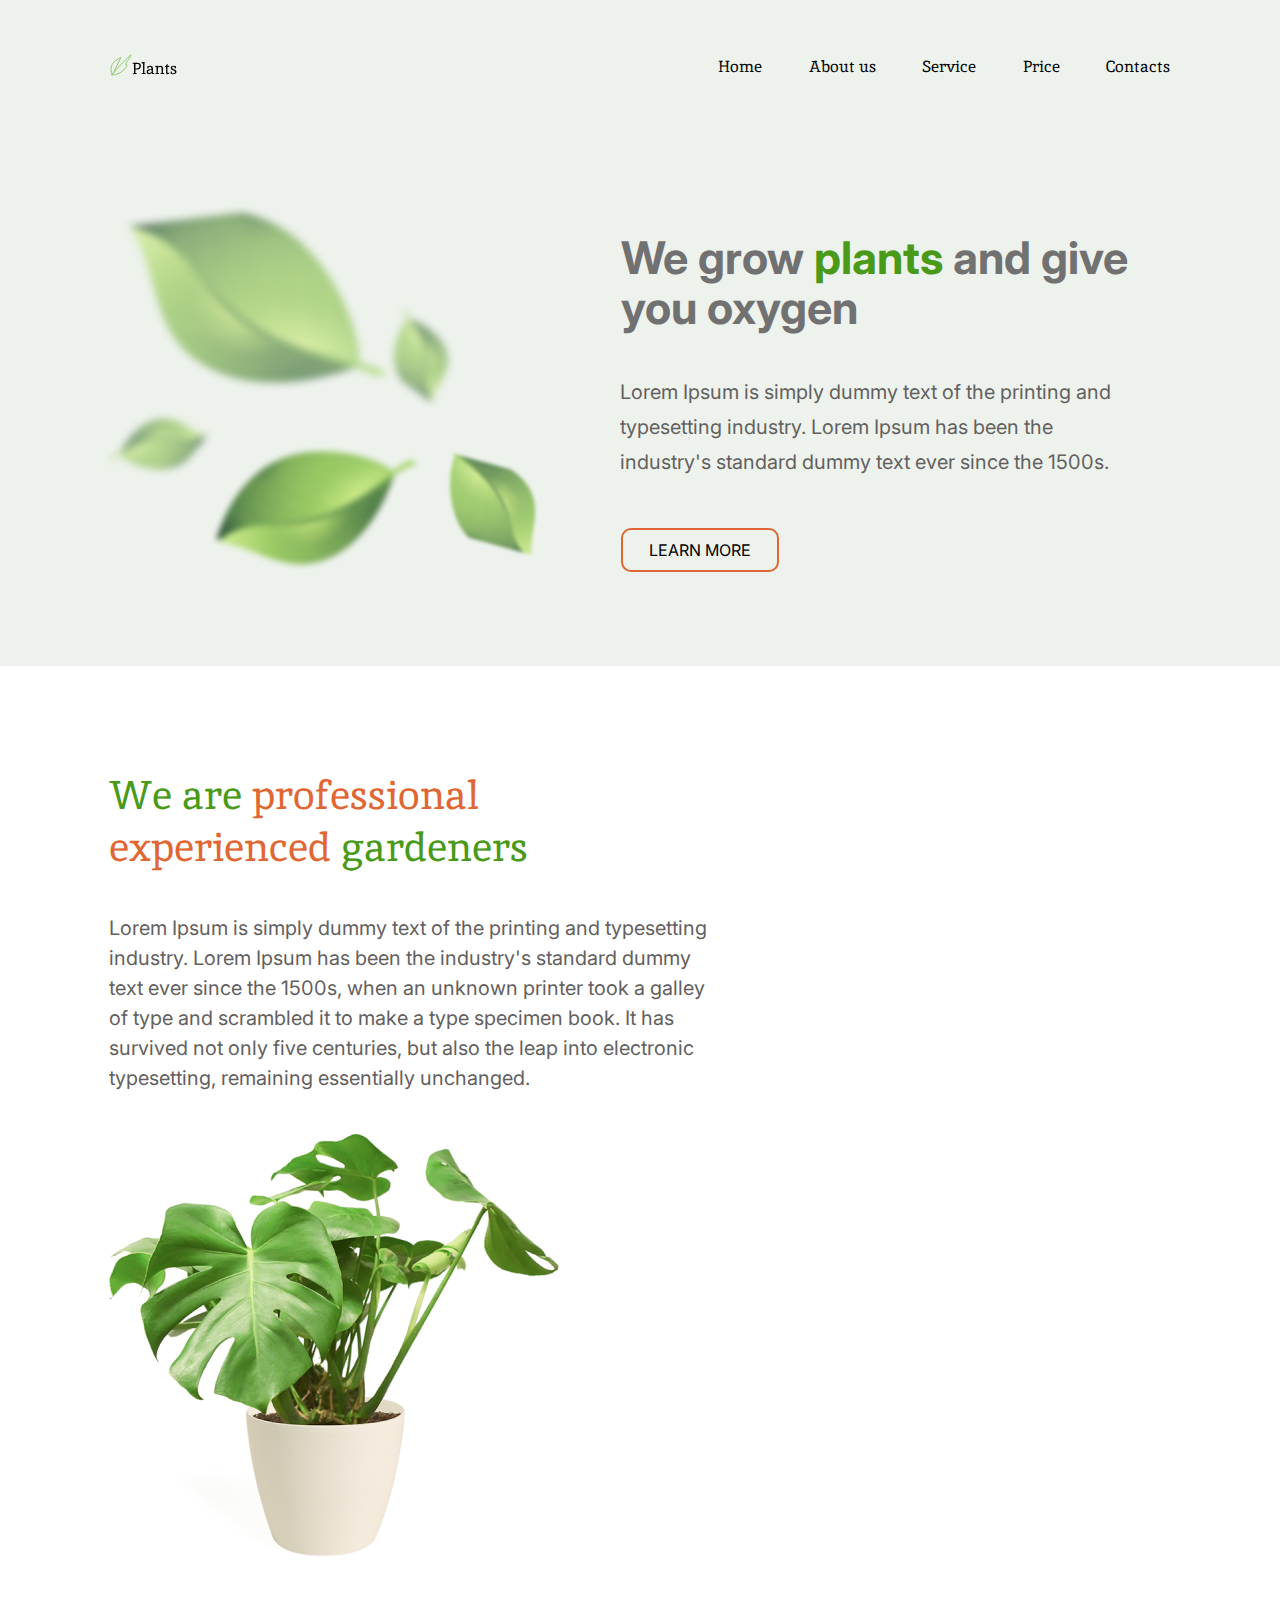
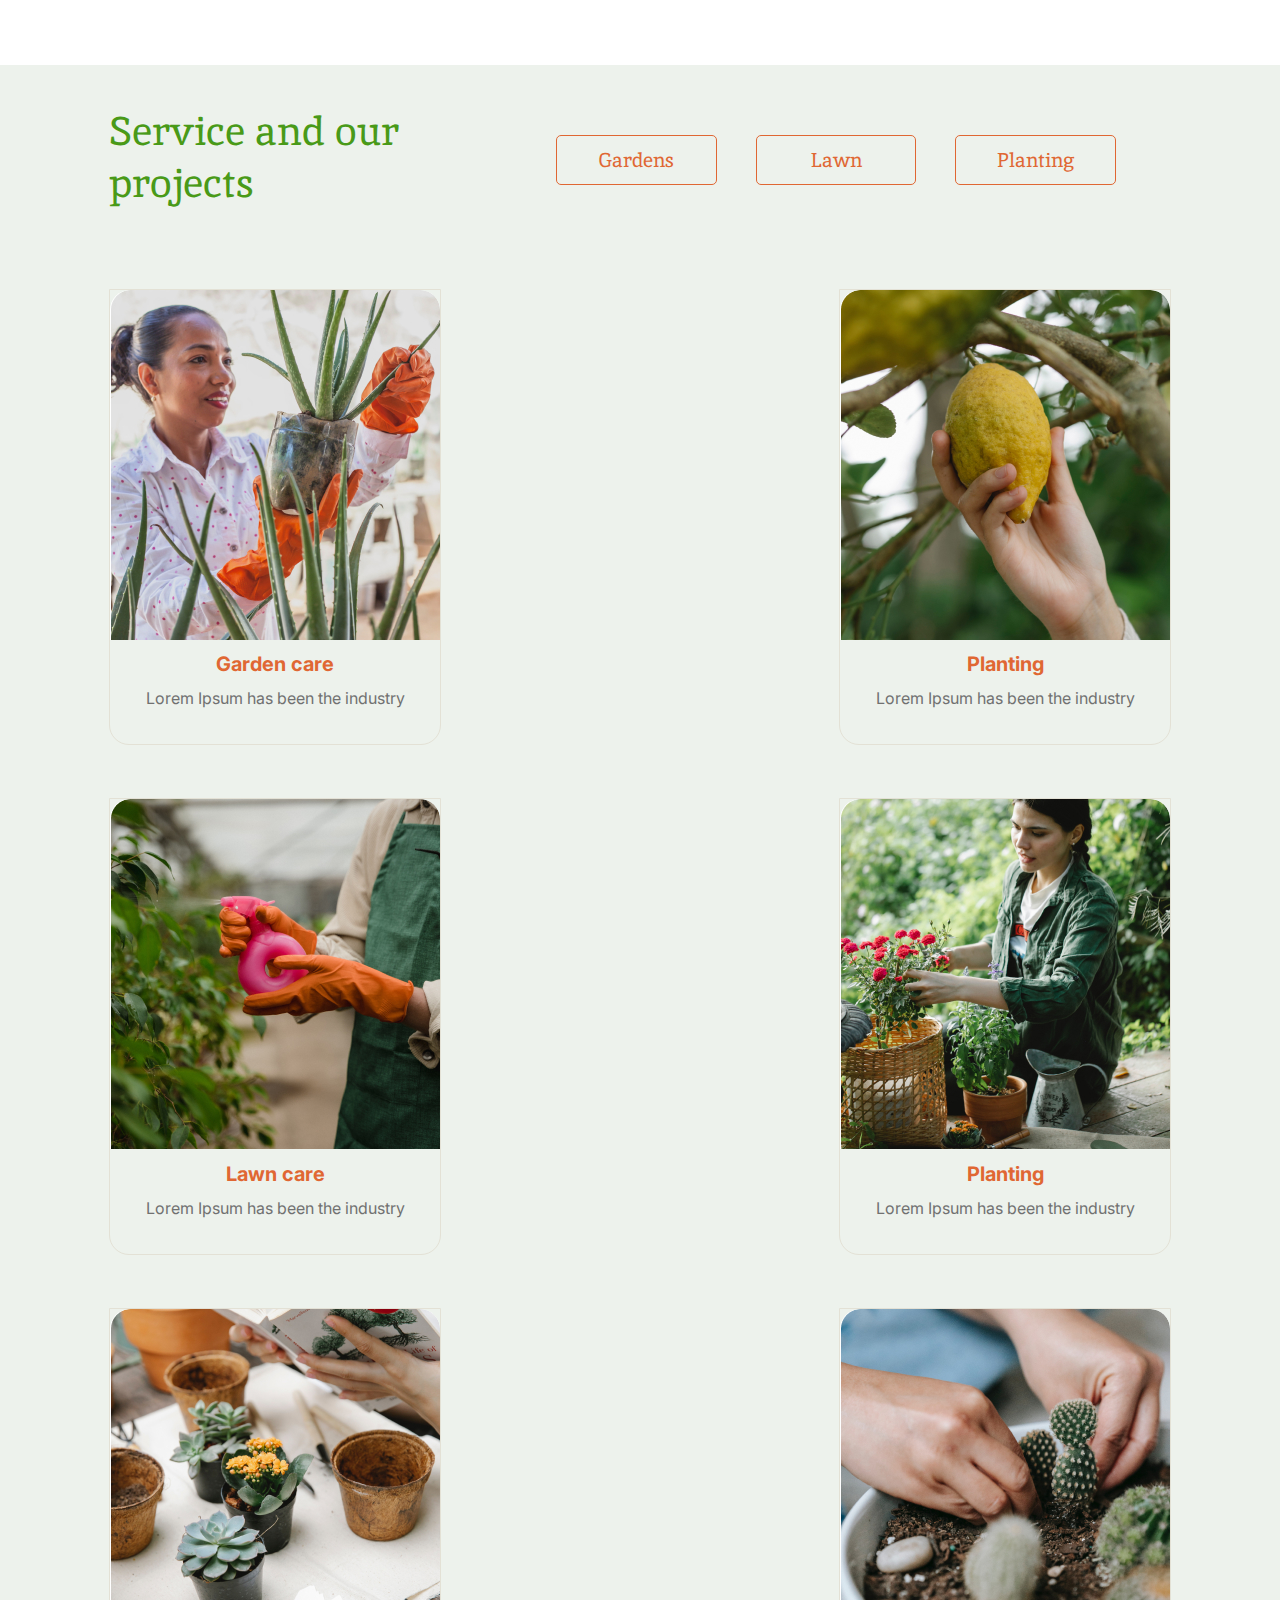
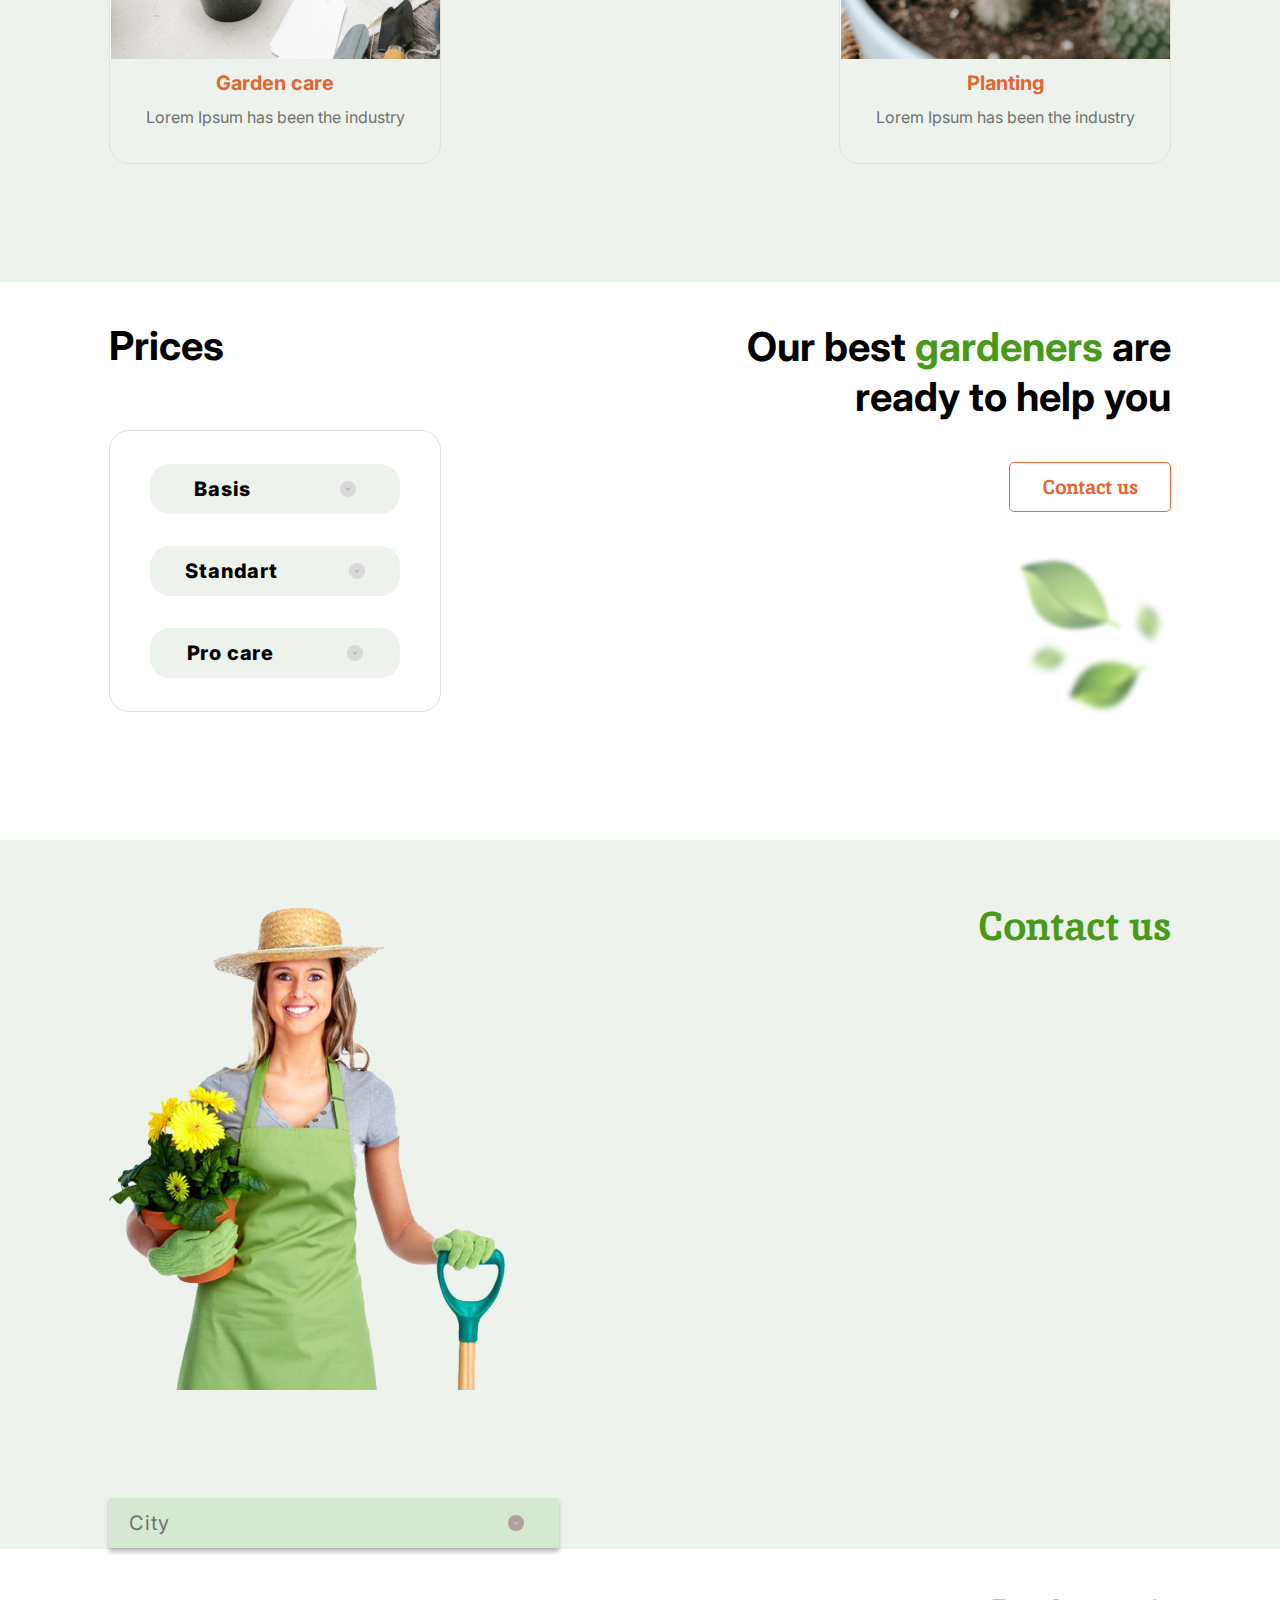
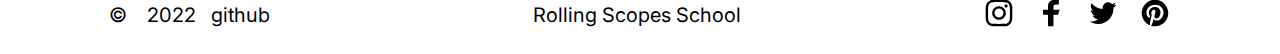
==== commit 1d8cad00: "feat: add tablet layout" ====
--- a/plants/index.html
+++ b/plants/index.html
@@ -109,7 +109,7 @@
             <div class="prices__block-left">
                <h3>Prices</h3>
                <div class="prices__block-prices">
-                  <div class="prices__block-collapsible">Basic<img src="assets/svg/check.svg" alt="check"></div>
+                  <div class="prices__block-collapsible">Basis<img src="assets/svg/check.svg" alt="check"></div>
                   <div class="prices__block-collapsible">Standart<img src="assets/svg/check.svg" alt="check"></div>
                   <div class="prices__block-collapsible">Pro care<img src="assets/svg/check.svg" alt="check"></div>
                </div>
@@ -151,6 +151,7 @@
          </ul>
       </div>
    </footer>
+   <script src="js/index.js"></script>
 </body>
 
 </html>--- a/plants/css/style.css
+++ b/plants/css/style.css
@@ -1,3 +1,7 @@
+html {
+  scroll-behavior: smooth;
+}
+
 body {
   color: #010201;
   font-family: Inika;
@@ -20,6 +24,9 @@
       -ms-transform: scale(1.1);
           transform: scale(1.1);
   cursor: pointer;
+  -webkit-transition-duration: 0.4s;
+       -o-transition-duration: 0.4s;
+          transition-duration: 0.4s;
 }
 
 a:active {
@@ -38,9 +45,12 @@
 button:hover {
   background: #E06733;
   color: #EDF2EC;
-  -webkit-transform: scaleX(1.1);
-      -ms-transform: scaleX(1.1);
-          transform: scaleX(1.1);
+  -webkit-transform: scale(1.1);
+      -ms-transform: scale(1.1);
+          transform: scale(1.1);
+  -webkit-transition-duration: 0.4s;
+       -o-transition-duration: 0.4s;
+          transition-duration: 0.4s;
   cursor: pointer;
 }
 
@@ -79,8 +89,18 @@
   -ms-flex-wrap: wrap;
       flex-wrap: wrap;
 }
+@media (max-width: 768px) {
+  .header__block {
+    height: 117px;
+  }
+}
 .header__block-logo {
   margin-left: 110px;
+}
+@media (max-width: 768px) {
+  .header__block-logo {
+    margin-left: 50px;
+  }
 }
 .header__block-logo:hover {
   -webkit-transform: scale(1.4);
@@ -98,6 +118,13 @@
   float: right;
   margin-right: 110px;
 }
+@media (max-width: 768px) {
+  .header__block-list {
+    margin-right: 50px;
+    margin-top: 22px;
+    min-width: 451px;
+  }
+}
 .header__block-list li:hover {
   -webkit-transform: scale(1.2);
       -ms-transform: scale(1.2);
@@ -128,15 +155,39 @@
   -webkit-box-sizing: border-box;
           box-sizing: border-box;
 }
+@media (max-width: 768px) {
+  .welcome__block {
+    padding: 40px 50px 70px;
+    -webkit-box-orient: horizontal;
+    -webkit-box-direction: reverse;
+        -ms-flex-direction: row-reverse;
+            flex-direction: row-reverse;
+  }
+}
 .welcome__block img {
   background-repeat: no-repeat;
   background-size: contain;
   margin-left: -10px;
 }
+@media (max-width: 768px) {
+  .welcome__block img {
+    position: relative;
+    width: 280px;
+    height: 254.5px;
+    left: -2px;
+    top: -2px;
+  }
+}
 .welcome__block-text {
   margin-top: 45px;
   float: right;
   max-width: 550px;
+}
+@media (max-width: 768px) {
+  .welcome__block-text {
+    max-width: 340px;
+    margin-top: 0px;
+  }
 }
 .welcome__block-text h1 {
   color: #717171;
@@ -146,6 +197,11 @@
 }
 .welcome__block-text h1 span {
   color: #499A18;
+}
+@media (max-width: 768px) {
+  .welcome__block-text h1 {
+    font-size: 35px;
+  }
 }
 .welcome__block-text p {
   max-width: 525.5px;
@@ -154,6 +210,14 @@
   line-height: 35px;
   color: #636060;
   margin: 42px auto 48px -1px;
+}
+@media (max-width: 768px) {
+  .welcome__block-text p {
+    font-size: 16px;
+    line-height: 25px;
+    max-width: 340px;
+    margin: 32px auto 34px 5px;
+  }
 }
 .welcome__block-text button {
   border-radius: 10px;
@@ -193,13 +257,40 @@
   -webkit-box-sizing: border-box;
           box-sizing: border-box;
 }
+@media (max-width: 768px) {
+  .about__block {
+    display: -webkit-box;
+    display: -ms-flexbox;
+    display: flex;
+    -webkit-box-align: center;
+        -ms-flex-align: center;
+            align-items: center;
+    -webkit-box-pack: center;
+        -ms-flex-pack: center;
+            justify-content: center;
+    -ms-flex-wrap: wrap;
+        flex-wrap: wrap;
+    padding: 30px 50px 95px;
+  }
+}
 .about__block img {
   width: 464px;
   height: 479px;
 }
+@media (max-width: 768px) {
+  .about__block img {
+    width: 250px;
+    height: 258px;
+  }
+}
 .about__block-text {
   max-width: 605px;
   margin-top: 10px;
+}
+@media (max-width: 768px) {
+  .about__block-text {
+    max-width: 668px;
+  }
 }
 .about__block-text h2 {
   color: #499A18;
@@ -209,6 +300,13 @@
   font-size: 40px;
   line-height: 52px;
 }
+@media (max-width: 768px) {
+  .about__block-text h2 {
+    text-align: center;
+    font-size: 35px;
+    line-height: 46px;
+  }
+}
 .about__block-text h2 span {
   color: #E06733;
 }
@@ -221,6 +319,12 @@
   color: #636060;
   margin-top: 40px;
 }
+@media (max-width: 768px) {
+  .about__block-text p {
+    text-align: left;
+    margin: 50px -10px 68px auto;
+  }
+}
 
 .service {
   background-color: #EDF2EC;
@@ -234,6 +338,11 @@
   -webkit-box-sizing: border-box;
           box-sizing: border-box;
 }
+@media (max-width: 768px) {
+  .service__block {
+    padding: 60px 50px 5px;
+  }
+}
 .service__block-btns {
   gap: 39px;
   display: -webkit-box;
@@ -242,6 +351,12 @@
   max-width: 560px;
   margin-top: 5px;
 }
+@media (max-width: 768px) {
+  .service__block-btns {
+    margin-top: 42px;
+    gap: 40px;
+  }
+}
 .service__block-title {
   display: -webkit-box;
   display: -ms-flexbox;
@@ -249,6 +364,8 @@
   -webkit-box-pack: justify;
       -ms-flex-pack: justify;
           justify-content: space-between;
+  -ms-flex-wrap: wrap;
+      flex-wrap: wrap;
   -webkit-box-align: center;
       -ms-flex-align: center;
           align-items: center;
@@ -261,6 +378,12 @@
   font-size: 40px;
   line-height: 52px;
   margin-right: 30px;
+}
+@media (max-width: 768px) {
+  .service__block-title h2 {
+    font-size: 35px;
+    line-height: 46px;
+  }
 }
 .service__block-title button {
   width: 161px;
@@ -288,12 +411,41 @@
   gap: 53px;
   margin: 80px auto 113px;
 }
+@media (max-width: 768px) {
+  .service__block-grid {
+    margin: 39px auto 60px;
+    gap: 38px;
+  }
+}
 .service__block-card {
   border: 1px solid #E3E1D5;
   border-radius: 0px 0px 20px 20px;
 }
+@media (max-width: 768px) {
+  .service__block-card {
+    display: -webkit-box;
+    display: -ms-flexbox;
+    display: flex;
+    -webkit-box-orient: vertical;
+    -webkit-box-direction: normal;
+        -ms-flex-direction: column;
+            flex-direction: column;
+    -webkit-box-align: center;
+        -ms-flex-align: center;
+            align-items: center;
+    width: 281px;
+    height: 450px;
+  }
+}
 .service__block-card img {
   border-radius: 20px 20px 0px 0px;
+}
+@media (max-width: 768px) {
+  .service__block-card img {
+    background-size: cover;
+    width: 280px;
+    height: 350px;
+  }
 }
 .service__block-card h6 {
   color: #E06733;
@@ -301,8 +453,13 @@
   font-weight: 700;
   font-size: 20px;
   line-height: 20px;
-  margin: 6px auto;
+  margin: 10px auto;
   text-align: center;
+}
+@media (max-width: 768px) {
+  .service__block-card h6 {
+    margin: 10px auto;
+  }
 }
 .service__block-card p {
   color: #717171;
@@ -314,6 +471,12 @@
   text-align: center;
   margin-top: 14px;
 }
+@media (max-width: 768px) {
+  .service__block-card p {
+    padding: 0px 40px 20px 40px;
+    margin-top: 1px;
+  }
+}
 
 .prices__block {
   max-width: 1440px;
@@ -334,10 +497,24 @@
   font-family: Inter;
   font-style: normal;
 }
+@media (max-width: 768px) {
+  .prices__block {
+    padding: 40px 50px;
+    margin: 0 auto 123px;
+  }
+}
 .prices__block-left h3 {
   font-weight: 700;
   font-size: 40px;
   line-height: 48px;
+}
+@media (max-width: 768px) {
+  .prices__block-left h3 {
+    position: relative;
+    font-size: 35px;
+    line-height: 42px;
+    left: 15px;
+  }
 }
 .prices__block-prices {
   display: -webkit-box;
@@ -362,6 +539,11 @@
   gap: 32px;
   margin-top: 60px;
 }
+@media (max-width: 768px) {
+  .prices__block-prices {
+    margin-top: 58px;
+  }
+}
 .prices__block-collapsible {
   width: 250px;
   height: 50px;
@@ -396,11 +578,23 @@
       -ms-flex-align: end;
           align-items: flex-end;
 }
+@media (max-width: 768px) {
+  .prices__block-right {
+    position: relative;
+    top: 100px;
+  }
+}
 .prices__block-right h2 {
   font-weight: 700;
   font-size: 40px;
   line-height: 50px;
   text-align: right;
+}
+@media (max-width: 768px) {
+  .prices__block-right h2 {
+    font-size: 25px;
+    line-height: 35px;
+  }
 }
 .prices__block-right h2 span {
   color: #499A18;
@@ -426,6 +620,11 @@
   border-radius: 5px;
   margin: 40px 0 36px;
 }
+@media (max-width: 768px) {
+  .prices__block-right button {
+    margin: 29px 0 29px;
+  }
+}
 .prices__block-right button:hover {
   color: #fff;
 }
@@ -452,8 +651,39 @@
   font-style: normal;
   padding: 40px 109px 1px;
 }
+@media (max-width: 768px) {
+  .contacts__block {
+    padding: 60px 50px 1px;
+    display: -webkit-box;
+    display: -ms-flexbox;
+    display: flex;
+    -webkit-box-align: center;
+        -ms-flex-align: center;
+            align-items: center;
+    -ms-flex-wrap: wrap;
+        flex-wrap: wrap;
+    -webkit-box-orient: vertical;
+    -webkit-box-direction: normal;
+        -ms-flex-direction: column;
+            flex-direction: column;
+    -ms-flex-line-pack: center;
+        align-content: center;
+  }
+}
 .contacts__block-img {
   margin-top: 13px;
+}
+@media (max-width: 768px) {
+  .contacts__block-img {
+    position: relative;
+    -webkit-box-ordinal-group: 3;
+        -ms-flex-order: 2;
+            order: 2;
+    height: 248.5px;
+    width: 200px;
+    margin-top: 250px;
+    margin-left: 18px;
+  }
 }
 .contacts__block h2 {
   color: #499A18;
@@ -462,6 +692,12 @@
   line-height: 52px;
   margin-top: 20px;
   margin-left: 46px;
+}
+@media (max-width: 768px) {
+  .contacts__block h2 {
+    margin-left: 0px;
+    margin-top: -20px;
+  }
 }
 .contacts__block-collapsible {
   background: #D6E7D2;
@@ -493,6 +729,11 @@
           box-sizing: border-box;
   margin-top: 108px;
 }
+@media (max-width: 768px) {
+  .contacts__block-collapsible {
+    margin-top: 98px;
+  }
+}
 
 .footer__block {
   display: -webkit-box;
@@ -521,9 +762,24 @@
   color: #000;
   font-size: 20px;
 }
+@media (max-width: 768px) {
+  .footer__block {
+    -webkit-box-orient: vertical;
+    -webkit-box-direction: normal;
+        -ms-flex-direction: column;
+            flex-direction: column;
+    padding: 33px 50px 0px;
+  }
+}
 .footer__block-rs {
   margin-left: 60px;
 }
+@media (max-width: 768px) {
+  .footer__block-rs {
+    margin-left: 0px;
+    padding-top: 17px;
+  }
+}
 .footer__block a {
   font-family: Inter;
 }
@@ -532,4 +788,9 @@
   display: -ms-flexbox;
   display: flex;
   gap: 20px;
+}
+@media (max-width: 768px) {
+  .footer__block ul {
+    padding: 5px;
+  }
 }/*# sourceMappingURL=style.css.map */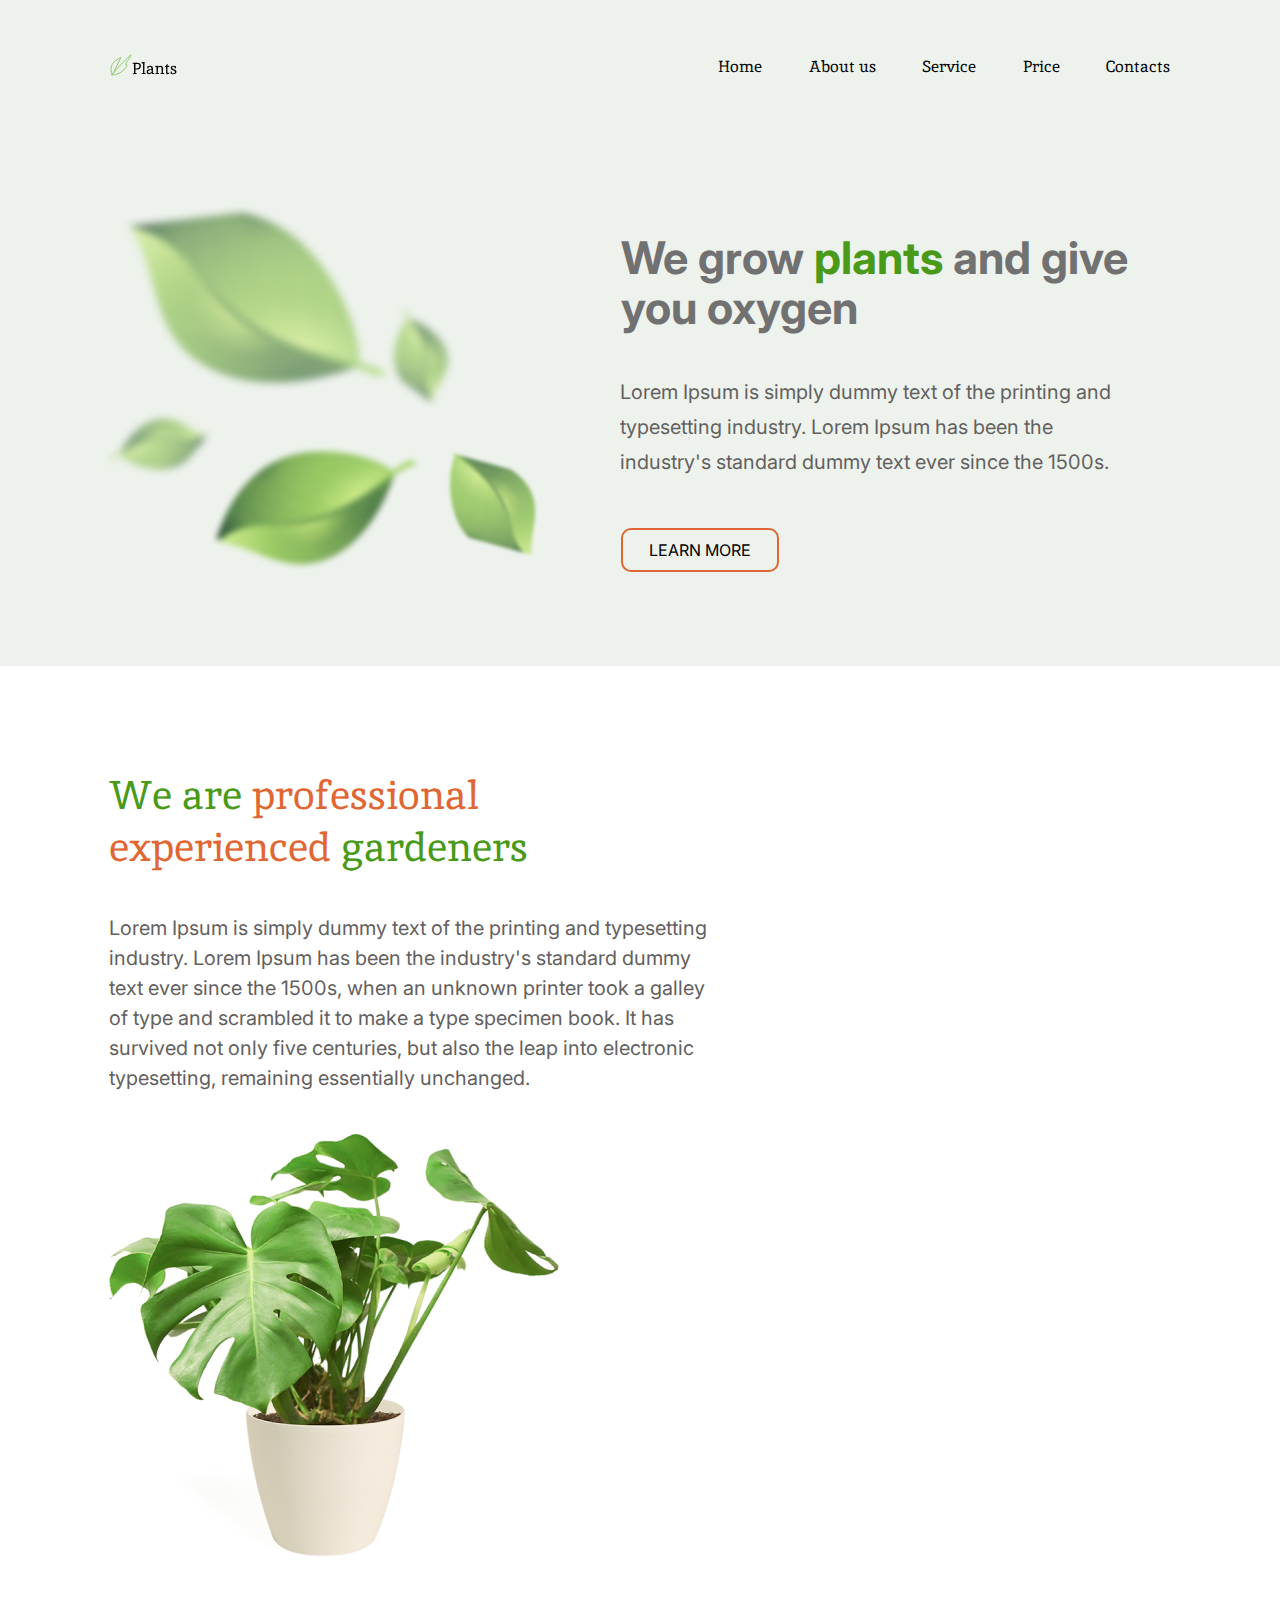
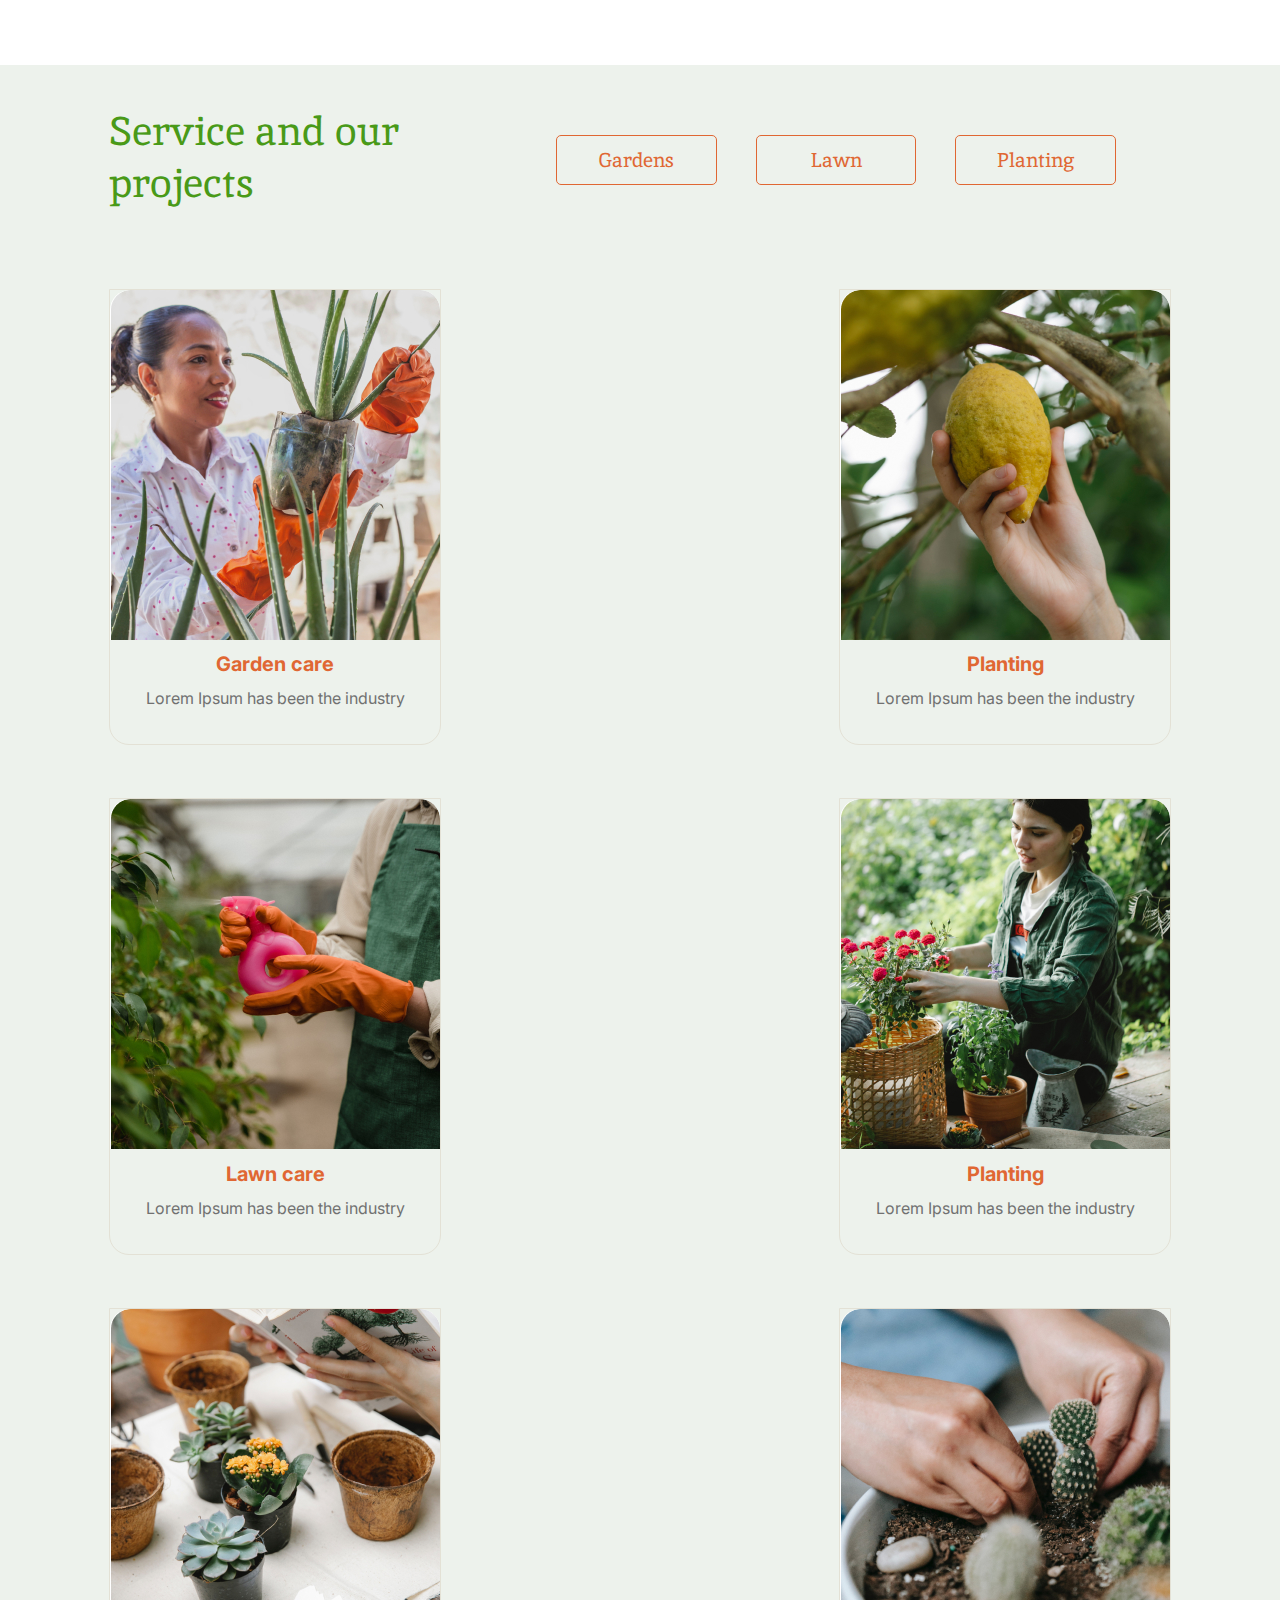
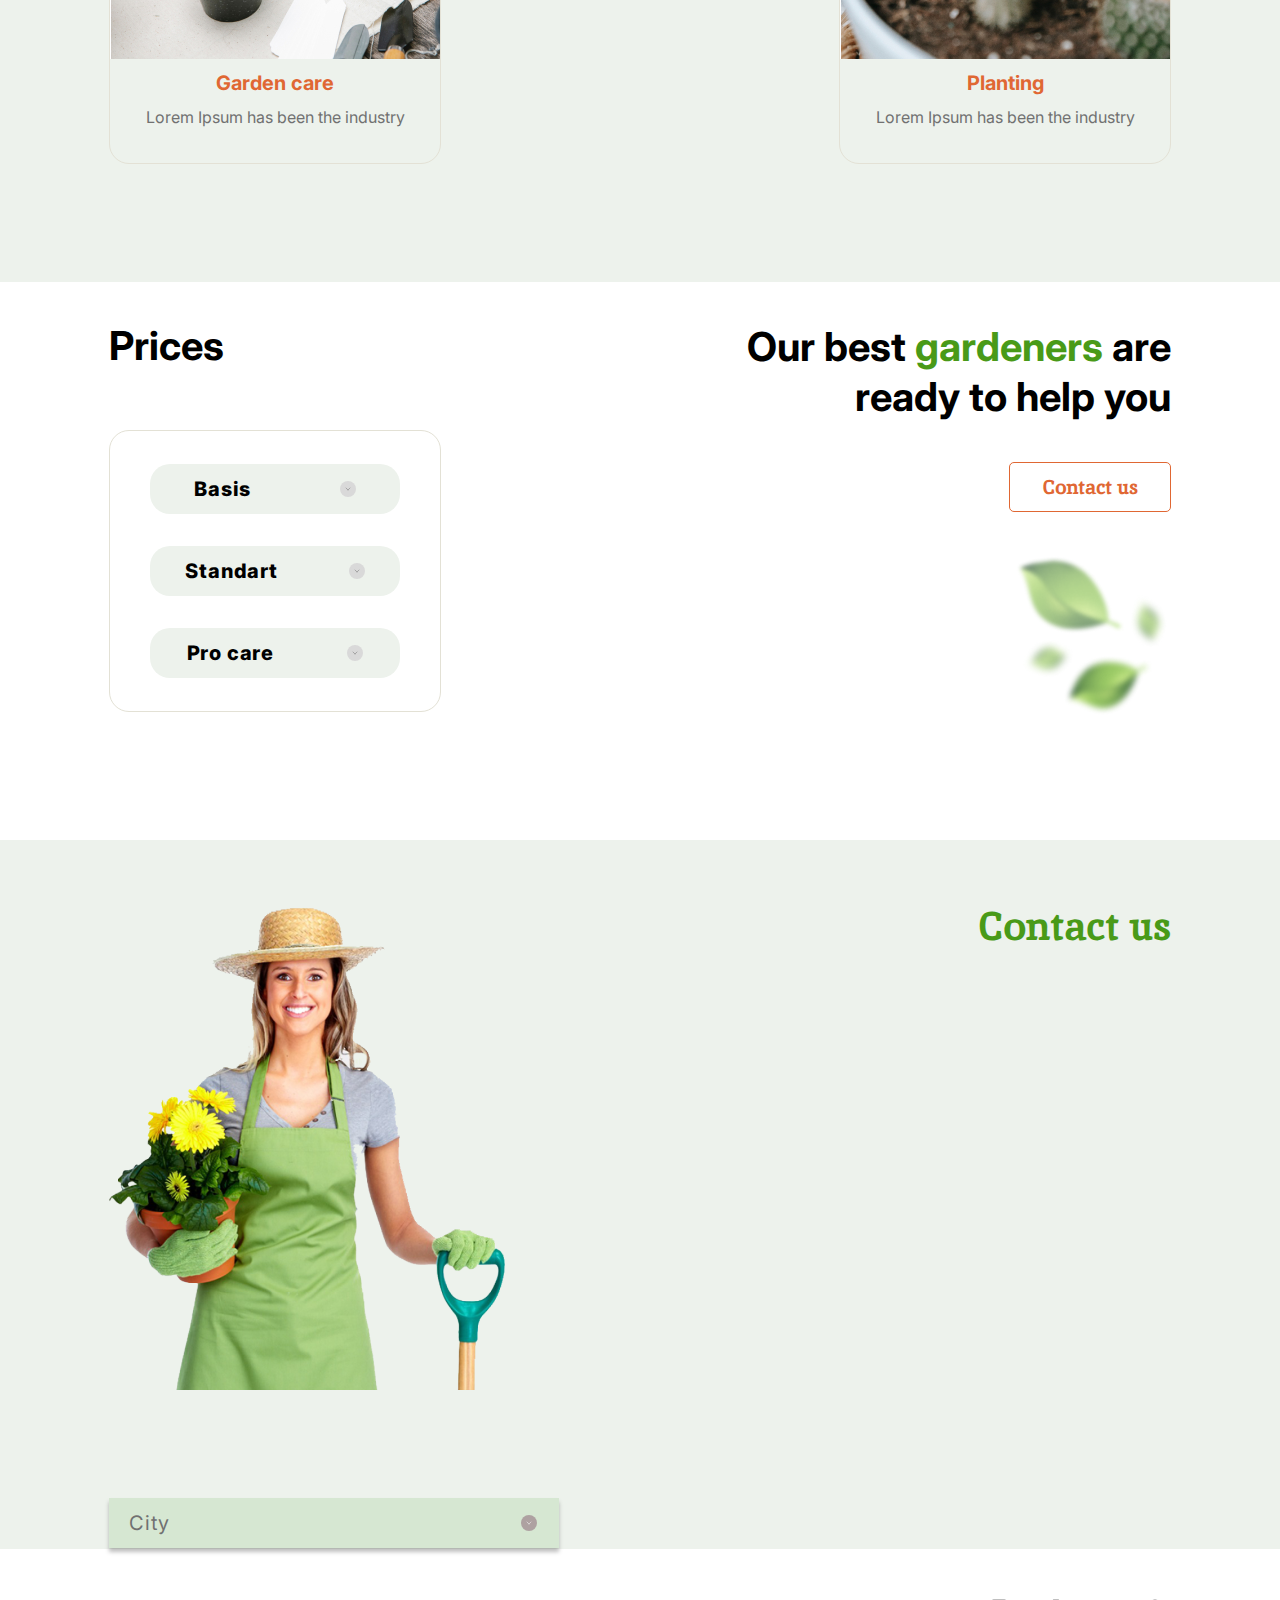
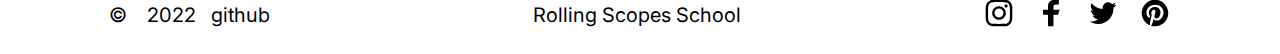
==== commit 574b588a: "feat: adaptive layout is done" ====
--- a/plants/index.html
+++ b/plants/index.html
@@ -21,8 +21,10 @@
    <header>
       <div class="header__block">
          <a class="header__block-logo" href="#"><img src="assets/svg/logo.svg" alt="logo"></a>
-         <nav>
-            <ul class="header__block-list">
+         <button type="button" class="burger header__burger"></button>
+         <nav class="navigation__header">
+            <button type="button" class="close header__close"></button>
+            <ul class="header__block-list navigation__menu">
                <li><a href="#home">Home</a></li>
                <li><a href="#about">About us</a></li>
                <li><a href="#services">Service</a></li>
@@ -151,7 +153,7 @@
          </ul>
       </div>
    </footer>
-   <script src="js/index.js"></script>
+   <script src="js/burger.js"></script>
 </body>
 
 </html>--- a/plants/css/style.css
+++ b/plants/css/style.css
@@ -5,6 +5,8 @@
 body {
   color: #010201;
   font-family: Inika;
+  width: 100vw;
+  overflow-x: hidden;
 }
 
 header {
@@ -94,12 +96,23 @@
     height: 117px;
   }
 }
+@media (max-width: 380px) {
+  .header__block {
+    height: 96px;
+  }
+}
 .header__block-logo {
   margin-left: 110px;
 }
 @media (max-width: 768px) {
   .header__block-logo {
     margin-left: 50px;
+  }
+}
+@media (max-width: 380px) {
+  .header__block-logo {
+    margin-left: 25px;
+    margin-top: 2.5px;
   }
 }
 .header__block-logo:hover {
@@ -114,7 +127,7 @@
   -webkit-box-pack: justify;
       -ms-flex-pack: justify;
           justify-content: space-between;
-  min-width: 452px;
+  width: 452px;
   float: right;
   margin-right: 110px;
 }
@@ -122,7 +135,23 @@
   .header__block-list {
     margin-right: 50px;
     margin-top: 22px;
-    min-width: 451px;
+    width: 451px;
+  }
+}
+@media (max-width: 740px) {
+  .header__block-list {
+    width: 50vw;
+    -ms-flex-wrap: wrap;
+        flex-wrap: wrap;
+    gap: 2vw;
+  }
+}
+@media (max-width: 380px) {
+  .header__block-list {
+    width: 30vw;
+    -webkit-box-pack: start;
+        -ms-flex-pack: start;
+            justify-content: flex-start;
   }
 }
 .header__block-list li:hover {
@@ -132,6 +161,111 @@
 }
 .header__block-list li:hover a {
   font-size: 16px;
+}
+@media (max-width: 380px) {
+  .header__block-list li:hover a {
+    font-size: 18px;
+  }
+}
+
+.header__burger {
+  margin-left: auto;
+  margin-right: 25px;
+}
+
+.burger {
+  display: none;
+  width: 40px;
+  height: 26px;
+  background-size: cover;
+  background-repeat: no-repeat;
+  background: url("../assets/svg/burger.svg");
+  border: none;
+}
+@media (max-width: 380px) {
+  .burger {
+    display: block;
+  }
+}
+
+.burger:hover {
+  cursor: pointer;
+}
+
+.close {
+  display: none;
+  width: 30px;
+  height: 28px;
+  margin-top: 20px;
+  margin-left: 20px;
+  background: url("../assets/svg/burger-close.svg");
+  background-size: contain;
+  background-repeat: no-repeat;
+}
+@media (max-width: 380px) {
+  .close {
+    display: block;
+    border: none;
+  }
+}
+
+.close:hover {
+  cursor: pointer;
+}
+
+@media (max-width: 380px) {
+  .navigation__header {
+    position: fixed;
+    z-index: 1;
+    top: 25px;
+    display: -webkit-box;
+    display: -ms-flexbox;
+    display: flex;
+    -webkit-column-gap: 6px;
+       -moz-column-gap: 6px;
+            column-gap: 6px;
+    background: #EDF2EC;
+    border-radius: 10px;
+    border: solid 1px #636060;
+    -webkit-box-shadow: 0 4px 3px rgba(13, 96, 111, 0.25);
+            box-shadow: 0 4px 3px rgba(13, 96, 111, 0.25);
+    -webkit-transition-timing-function: cubic-bezier(0.68, -0.6, 0.32, 1.6);
+         -o-transition-timing-function: cubic-bezier(0.68, -0.6, 0.32, 1.6);
+            transition-timing-function: cubic-bezier(0.68, -0.6, 0.32, 1.6);
+    -webkit-transform: translateX(390px);
+        -ms-transform: translateX(390px);
+            transform: translateX(390px);
+    -webkit-transition: all 0.6s ease;
+    -o-transition: all 0.6s ease;
+    transition: all 0.6s ease;
+    overflow: scroll;
+  }
+}
+
+.navigation__header.show {
+  -webkit-transform: translateX(120px);
+      -ms-transform: translateX(120px);
+          transform: translateX(120px);
+  -webkit-transition: all 0.6s ease;
+  -o-transition: all 0.6s ease;
+  transition: all 0.6s ease;
+}
+
+@media (max-width: 380px) {
+  .navigation__menu {
+    row-gap: 20px;
+    -webkit-box-orient: vertical;
+    -webkit-box-direction: normal;
+        -ms-flex-direction: column;
+            flex-direction: column;
+    -webkit-box-pack: center;
+        -ms-flex-pack: center;
+            justify-content: center;
+    display: -webkit-box;
+    display: -ms-flexbox;
+    display: flex;
+    height: 200px;
+  }
 }
 
 .welcome {
@@ -164,6 +298,11 @@
             flex-direction: row-reverse;
   }
 }
+@media (max-width: 380px) {
+  .welcome__block {
+    padding: 26px 25px 24px;
+  }
+}
 .welcome__block img {
   background-repeat: no-repeat;
   background-size: contain;
@@ -178,6 +317,11 @@
     top: -2px;
   }
 }
+@media (max-width: 380px) {
+  .welcome__block img {
+    display: none;
+  }
+}
 .welcome__block-text {
   margin-top: 45px;
   float: right;
@@ -201,6 +345,12 @@
 @media (max-width: 768px) {
   .welcome__block-text h1 {
     font-size: 35px;
+  }
+}
+@media (max-width: 380px) {
+  .welcome__block-text h1 {
+    font-size: 25px;
+    line-height: 35px;
   }
 }
 .welcome__block-text p {
@@ -217,6 +367,11 @@
     line-height: 25px;
     max-width: 340px;
     margin: 32px auto 34px 5px;
+  }
+}
+@media (max-width: 380px) {
+  .welcome__block-text p {
+    margin: 19.5px auto 26px 0px;
   }
 }
 .welcome__block-text button {
@@ -233,6 +388,13 @@
   text-align: center;
   text-transform: uppercase;
 }
+@media (max-width: 380px) {
+  .welcome__block-text button {
+    width: 100px;
+    height: 34.14px;
+    font-size: 10px;
+  }
+}
 .welcome__block-text button:hover {
   color: #fff;
 }
@@ -273,6 +435,11 @@
     padding: 30px 50px 95px;
   }
 }
+@media (max-width: 380px) {
+  .about__block {
+    padding: 20px 25px 30px;
+  }
+}
 .about__block img {
   width: 464px;
   height: 479px;
@@ -283,6 +450,15 @@
     height: 258px;
   }
 }
+@media (max-width: 380px) {
+  .about__block img {
+    margin-top: -0.7px;
+    width: 150px;
+    height: 147px;
+    background-size: cover;
+    background-repeat: no-repeat;
+  }
+}
 .about__block-text {
   max-width: 605px;
   margin-top: 10px;
@@ -290,6 +466,11 @@
 @media (max-width: 768px) {
   .about__block-text {
     max-width: 668px;
+  }
+}
+@media (max-width: 380px) {
+  .about__block-text {
+    max-width: 330px;
   }
 }
 .about__block-text h2 {
@@ -305,6 +486,12 @@
     text-align: center;
     font-size: 35px;
     line-height: 46px;
+  }
+}
+@media (max-width: 380px) {
+  .about__block-text h2 {
+    font-size: 25px;
+    line-height: 33px;
   }
 }
 .about__block-text h2 span {
@@ -325,6 +512,14 @@
     margin: 50px -10px 68px auto;
   }
 }
+@media (max-width: 380px) {
+  .about__block-text p {
+    font-size: 15px;
+    line-height: 25px;
+    margin: 13px -10px 6.3px -10px;
+    max-width: 328px;
+  }
+}
 
 .service {
   background-color: #EDF2EC;
@@ -343,6 +538,11 @@
     padding: 60px 50px 5px;
   }
 }
+@media (max-width: 380px) {
+  .service__block {
+    padding: 30px 25px 2px;
+  }
+}
 .service__block-btns {
   gap: 39px;
   display: -webkit-box;
@@ -355,6 +555,18 @@
   .service__block-btns {
     margin-top: 42px;
     gap: 40px;
+  }
+}
+@media (max-width: 740px) {
+  .service__block-btns {
+    -ms-flex-wrap: wrap;
+        flex-wrap: wrap;
+  }
+}
+@media (max-width: 380px) {
+  .service__block-btns {
+    margin-top: 38px;
+    gap: 10px;
   }
 }
 .service__block-title {
@@ -383,6 +595,12 @@
   .service__block-title h2 {
     font-size: 35px;
     line-height: 46px;
+  }
+}
+@media (max-width: 380px) {
+  .service__block-title h2 {
+    font-size: 25px;
+    line-height: 33px;
   }
 }
 .service__block-title button {
@@ -396,6 +614,14 @@
   border: 1px solid #E06733;
   border-radius: 5px;
 }
+@media (max-width: 380px) {
+  .service__block-title button {
+    width: 121px;
+    height: 35px;
+    font-size: 15px;
+    line-height: 20px;
+  }
+}
 .service__block-title button:hover {
   color: #fff;
 }
@@ -415,6 +641,15 @@
   .service__block-grid {
     margin: 39px auto 60px;
     gap: 38px;
+  }
+}
+@media (max-width: 380px) {
+  .service__block-grid {
+    -webkit-box-pack: center;
+        -ms-flex-pack: center;
+            justify-content: center;
+    gap: 32px;
+    margin: 39px auto 23px;
   }
 }
 .service__block-card {
@@ -503,6 +738,15 @@
     margin: 0 auto 123px;
   }
 }
+@media (max-width: 380px) {
+  .prices__block {
+    padding: 25px 22px;
+    -webkit-box-pack: center;
+        -ms-flex-pack: center;
+            justify-content: center;
+    margin: 0 auto 20px;
+  }
+}
 .prices__block-left h3 {
   font-weight: 700;
   font-size: 40px;
@@ -514,6 +758,14 @@
     font-size: 35px;
     line-height: 42px;
     left: 15px;
+  }
+}
+@media (max-width: 380px) {
+  .prices__block-left h3 {
+    font-size: 25px;
+    line-height: 30px;
+    text-align: center;
+    left: 1px;
   }
 }
 .prices__block-prices {
@@ -544,6 +796,14 @@
     margin-top: 58px;
   }
 }
+@media (max-width: 380px) {
+  .prices__block-prices {
+    margin-top: 37px;
+    width: 224px;
+    height: 235px;
+    gap: 14px;
+  }
+}
 .prices__block-collapsible {
   width: 250px;
   height: 50px;
@@ -566,6 +826,25 @@
   -ms-flex-pack: distribute;
       justify-content: space-around;
 }
+@media (max-width: 380px) {
+  .prices__block-collapsible {
+    -webkit-box-sizing: border-box;
+            box-sizing: border-box;
+    -webkit-box-pack: justify;
+        -ms-flex-pack: justify;
+            justify-content: space-between;
+    padding-left: 30px;
+    padding-right: 40px;
+    text-align: center;
+    width: 180px;
+    height: 50px;
+    font-size: 15px;
+    line-height: 20px;
+  }
+}
+.prices__block-collapsible img {
+  position: relative;
+}
 .prices__block-right {
   display: -webkit-box;
   display: -ms-flexbox;
@@ -584,6 +863,11 @@
     top: 100px;
   }
 }
+@media (max-width: 380px) {
+  .prices__block-right {
+    top: 19px;
+  }
+}
 .prices__block-right h2 {
   font-weight: 700;
   font-size: 40px;
@@ -594,6 +878,13 @@
   .prices__block-right h2 {
     font-size: 25px;
     line-height: 35px;
+  }
+}
+@media (max-width: 380px) {
+  .prices__block-right h2 {
+    font-size: 20px;
+    line-height: 35px;
+    text-align: center;
   }
 }
 .prices__block-right h2 span {
@@ -605,6 +896,11 @@
   width: 162px;
   height: 185px;
   left: 5px;
+}
+@media (max-width: 380px) {
+  .prices__block-right img {
+    display: none;
+  }
 }
 .prices__block-right button {
   width: 162px;
@@ -623,6 +919,15 @@
 @media (max-width: 768px) {
   .prices__block-right button {
     margin: 29px 0 29px;
+  }
+}
+@media (max-width: 380px) {
+  .prices__block-right button {
+    width: 121px;
+    height: 35px;
+    margin: 21px auto 14px;
+    font-size: 15px;
+    line-height: 20px;
   }
 }
 .prices__block-right button:hover {
@@ -670,6 +975,11 @@
         align-content: center;
   }
 }
+@media (max-width: 380px) {
+  .contacts__block {
+    padding: 20px 25px 1px;
+  }
+}
 .contacts__block-img {
   margin-top: 13px;
 }
@@ -685,6 +995,14 @@
     margin-left: 18px;
   }
 }
+@media (max-width: 380px) {
+  .contacts__block-img {
+    height: 124.25px;
+    width: 100px;
+    margin-top: 132px;
+    margin-left: 0px;
+  }
+}
 .contacts__block h2 {
   color: #499A18;
   font-weight: 700;
@@ -697,6 +1015,13 @@
   .contacts__block h2 {
     margin-left: 0px;
     margin-top: -20px;
+  }
+}
+@media (max-width: 380px) {
+  .contacts__block h2 {
+    font-size: 25px;
+    line-height: 33px;
+    margin-top: 6px;
   }
 }
 .contacts__block-collapsible {
@@ -733,6 +1058,21 @@
   .contacts__block-collapsible {
     margin-top: 98px;
   }
+}
+@media (max-width: 510px) {
+  .contacts__block-collapsible {
+    width: 320px;
+  }
+}
+@media (max-width: 380px) {
+  .contacts__block-collapsible {
+    width: 300px;
+    height: 50px;
+    margin-top: 80px;
+  }
+}
+.contacts__block-collapsible img {
+  margin-right: -13px;
 }
 
 .footer__block {
@@ -771,6 +1111,11 @@
     padding: 33px 50px 0px;
   }
 }
+@media (max-width: 380px) {
+  .footer__block {
+    padding: 22px 25px 0px;
+  }
+}
 .footer__block-rs {
   margin-left: 60px;
 }
@@ -793,4 +1138,10 @@
   .footer__block ul {
     padding: 5px;
   }
+}
+@media (max-width: 380px) {
+  .footer__block ul {
+    margin-top: 6px;
+    margin-bottom: 0px;
+  }
 }/*# sourceMappingURL=style.css.map */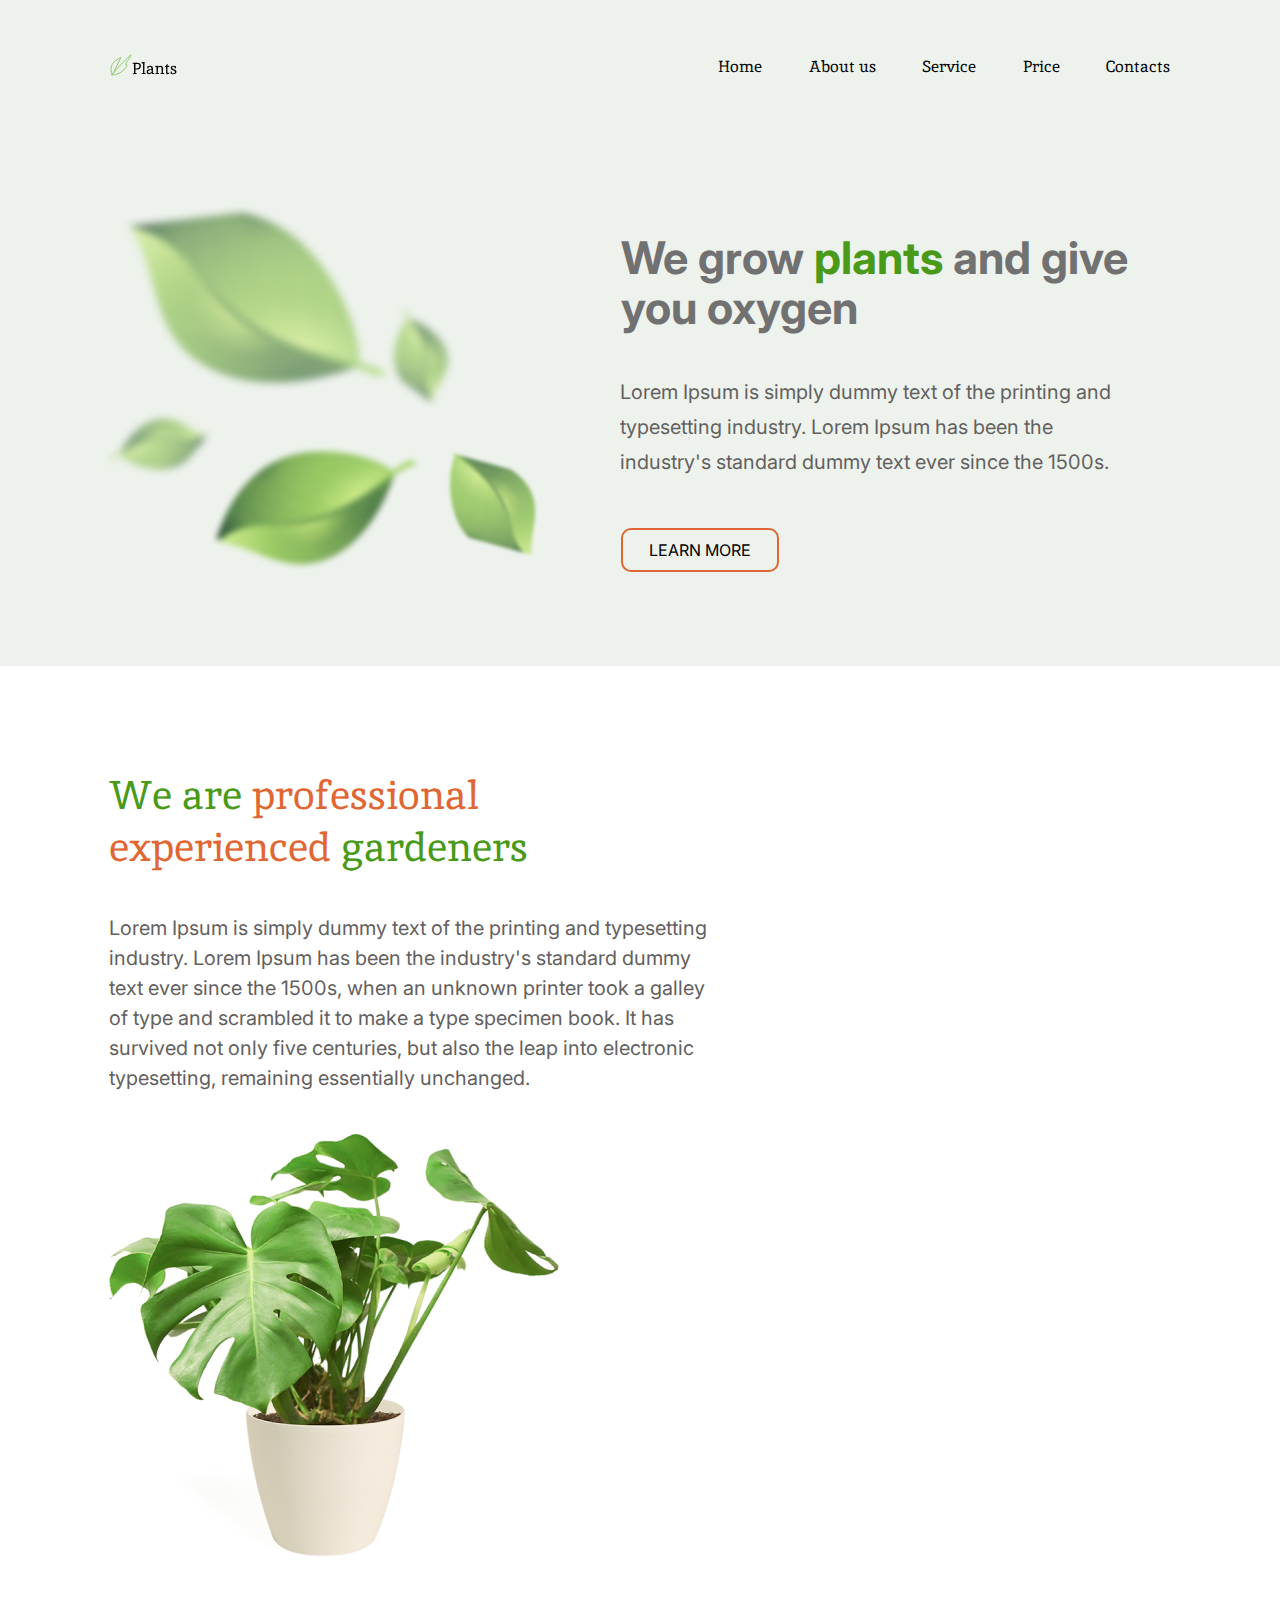
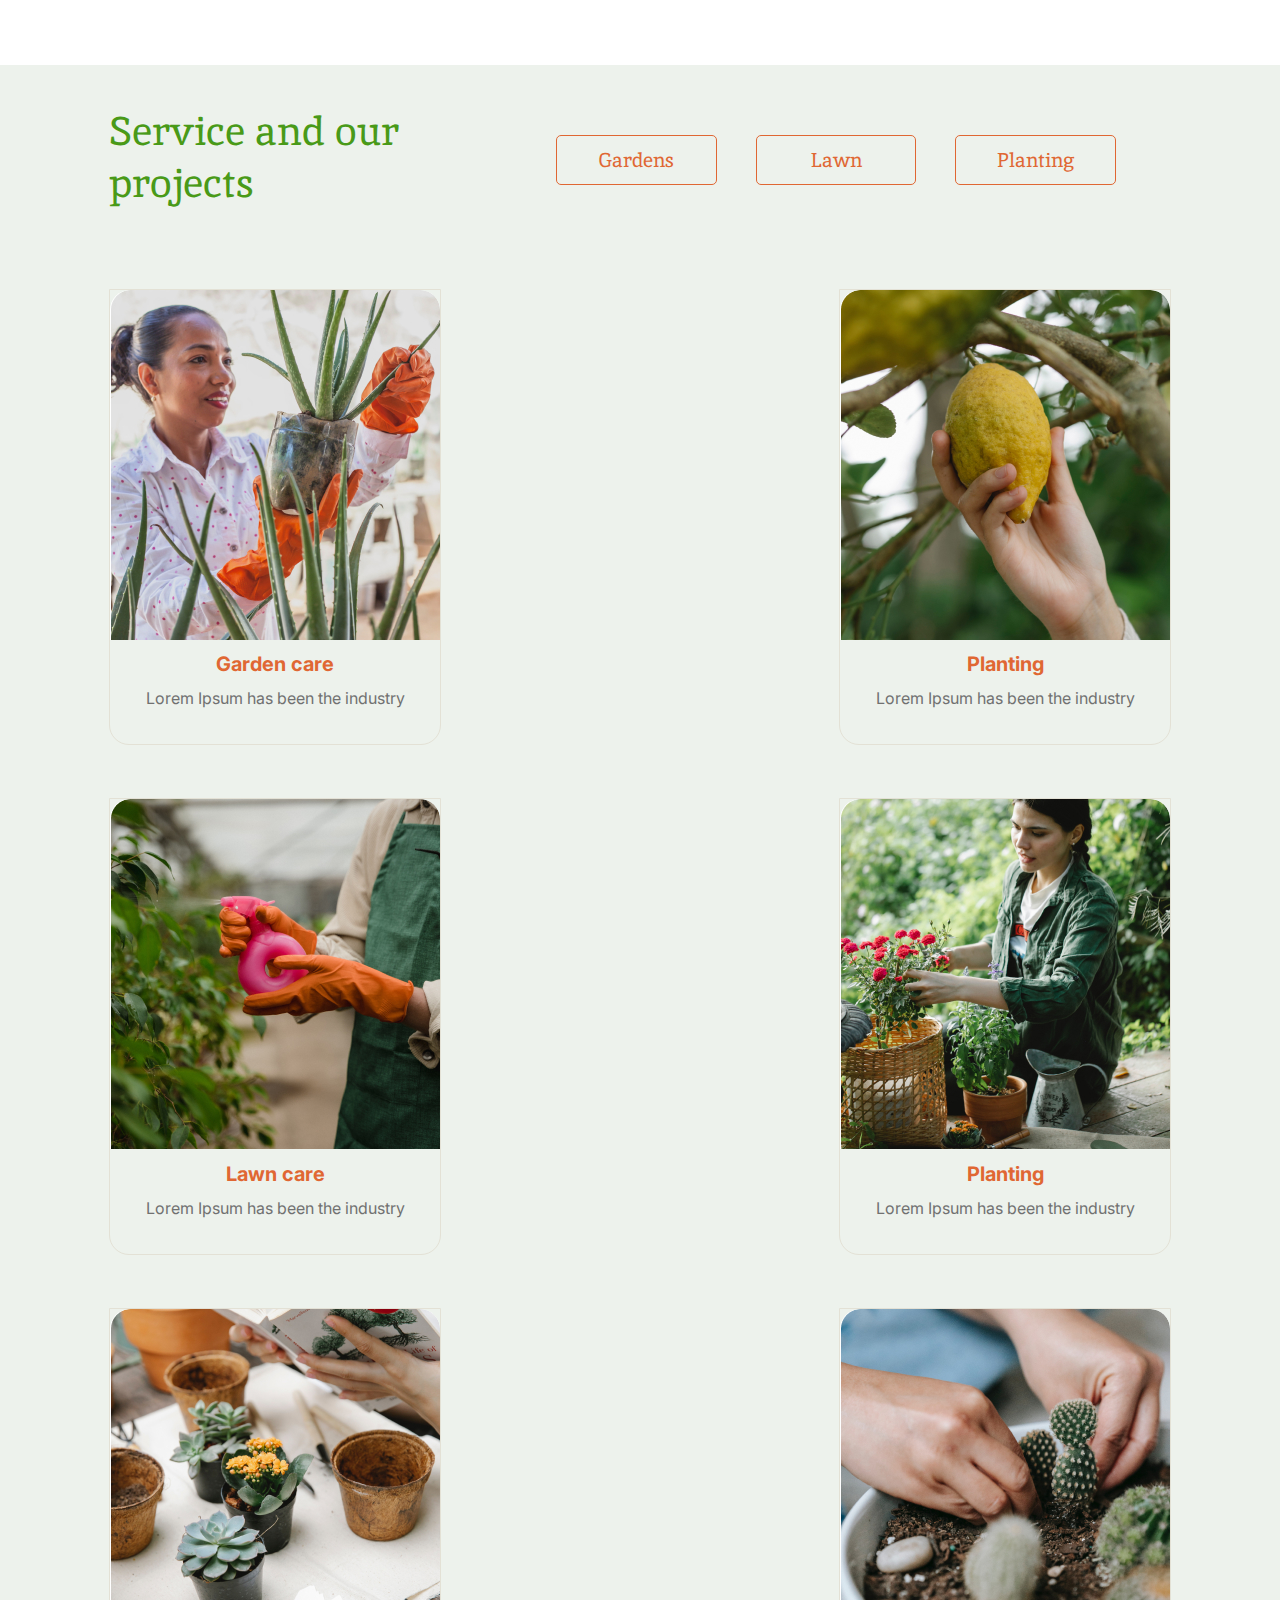
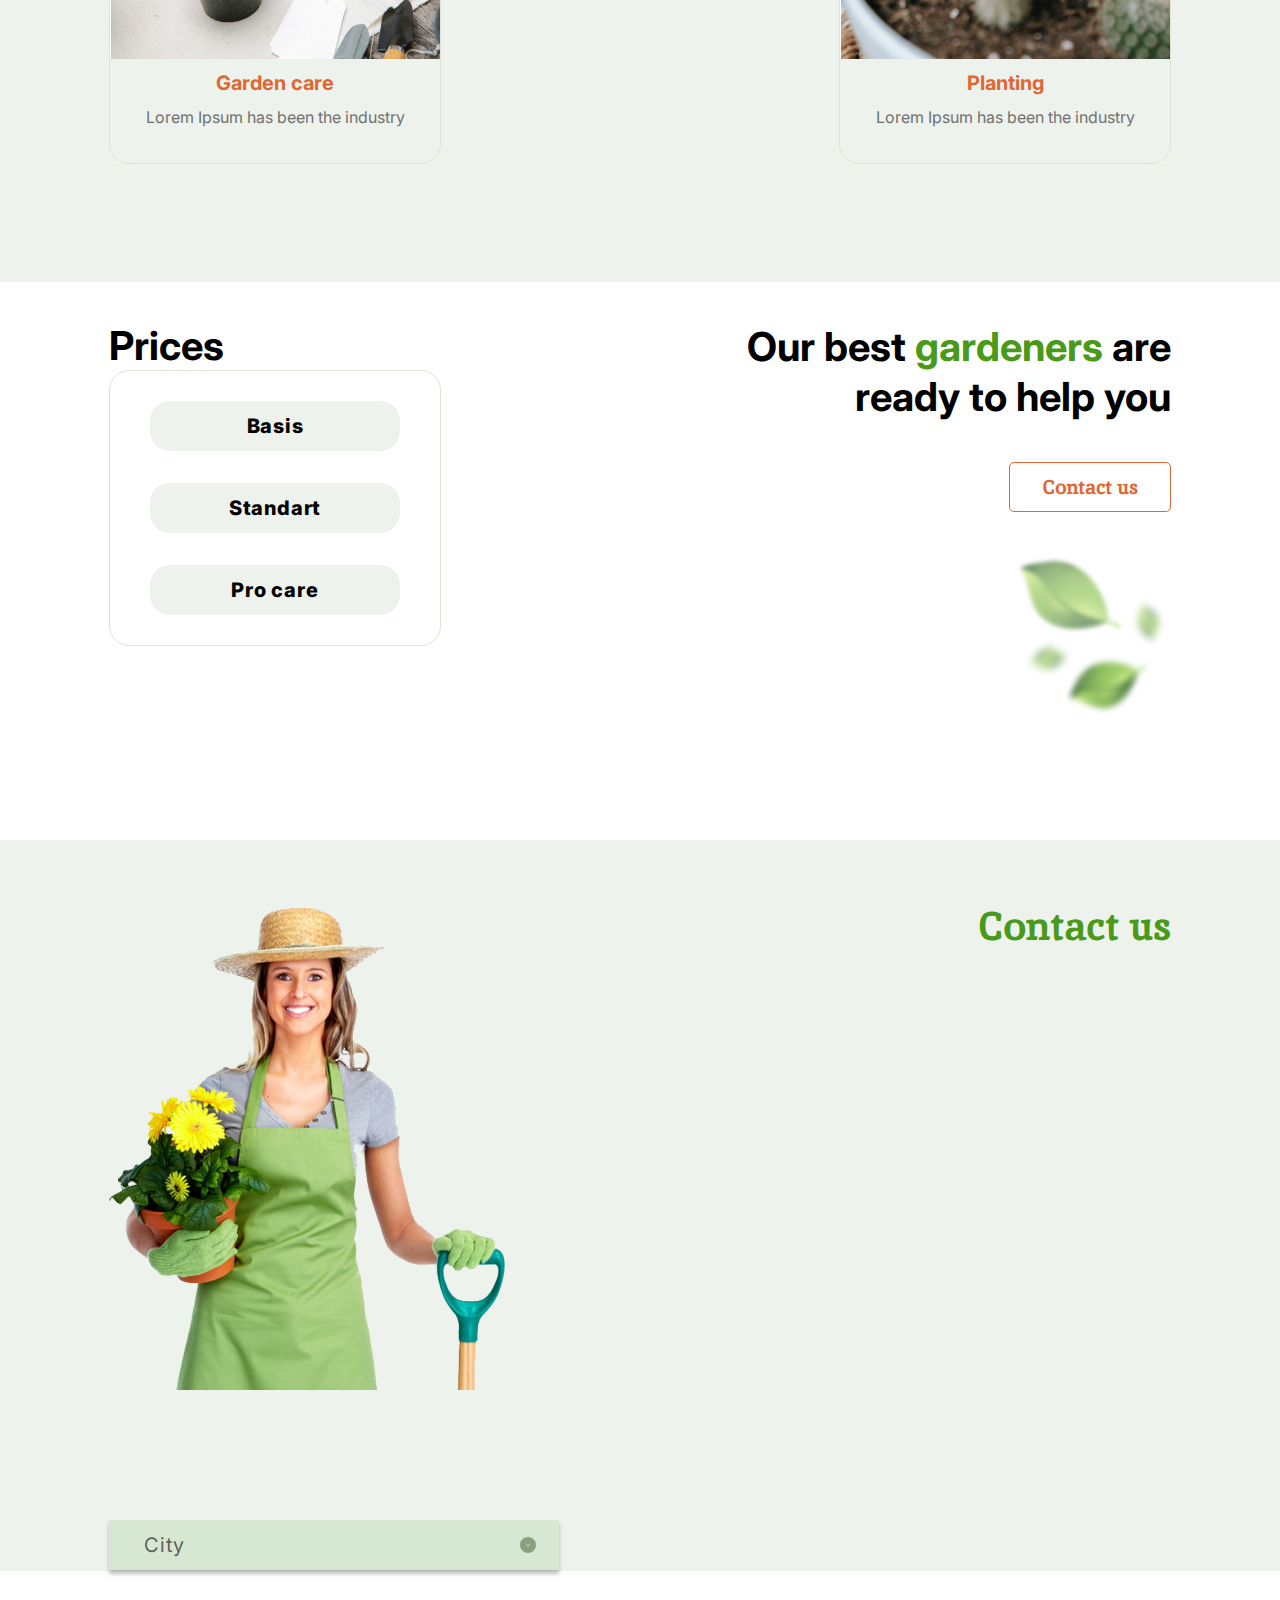
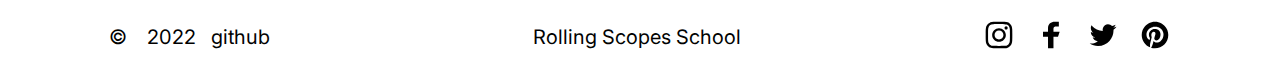
==== commit 7a07dfbc: "feat: change prices dropdown" ====
--- a/plants/index.html
+++ b/plants/index.html
@@ -111,9 +111,30 @@
             <div class="prices__block-left">
                <h3>Prices</h3>
                <div class="prices__block-prices">
-                  <div class="prices__block-collapsible">Basis<img src="assets/svg/check.svg" alt="check"></div>
-                  <div class="prices__block-collapsible">Standart<img src="assets/svg/check.svg" alt="check"></div>
-                  <div class="prices__block-collapsible">Pro care<img src="assets/svg/check.svg" alt="check"></div>
+                  <div class="block__basics"><button class="accordion prices__block-collapsible"
+                        onclick="sectionBasis()">Basis</button>
+                     <div class="panel" id="panel-basis">
+                        <p class="panel-title">Release of Letraset sheets containing Lorem Ipsum passages, and more recently</p>
+                        <p class="panel-cost"><span>$15</span> / per hour</p>
+                        <a href="#contact" class="order">order</a>
+                     </div>
+                  </div>
+                  <div class="block__standart"><button class="accordion prices__block-collapsible"
+                        onclick="sectionStandart()">Standart</button>
+                     <div class="panel" id="panel-standart">
+                        <p class="panel-title">Release of Letraset sheets containing Lorem Ipsum passages, and more recently</p>
+                        <p class="panel-cost"><span>$25</span> / per hour</p>
+                        <a href="#contact" class="order">order</a>
+                     </div>
+                  </div>
+                  <div class="block__procare"><button class="accordion prices__block-collapsible" onclick="sectionProCare()">Pro
+                        care</button>
+                     <div class="panel" id="panel-procare">
+                        <p class="panel-title">Release of Letraset sheets containing Lorem Ipsum passages, and more recently</p>
+                        <p class="panel-cost"><span>$35</span> / per hour</p>
+                        <a href="#contact" class="order">order</a>
+                     </div>
+                  </div>
                </div>
             </div>
             <div class="prices__block-right">
@@ -128,7 +149,74 @@
          <div class="contacts__block">
             <img class="contacts__block-img" src="assets/img/woman.png" alt="woman">
             <h2>Contact us</h2>
-            <div class="contacts__block-collapsible">City <img src="assets/svg/city-check.svg" alt="city-check"> </div>
+            <div class="contacts__block-forms">
+               <form>
+                  <div class="__select" data-state="">
+                     <div class="__select__title" data-default="Option 0">City</div>
+                     <div class="__select__content">
+
+                        <input id="singleSelect0" class="__select__input" type="radio" name="singleSelect" checked>
+                        <label for="singleSelect0" class="__select__label">City</label>
+
+                        <input onclick="CanandaiguaForma()" id="singleSelect1" class="__select__input" type="radio"
+                           name="singleSelect">
+                        <label for="singleSelect1" class="__select__label">Canandaigua, NY</label>
+
+                        <input onclick="NYForma()" id="singleSelect2" class="__select__input" type="radio"
+                           name="singleSelect">
+                        <label for="singleSelect2" class="__select__label">New York City</label>
+
+                        <input onclick="YonkersForma()" id="singleSelect3" class="__select__input" type="radio"
+                           name="singleSelect">
+                        <label for="singleSelect3" class="__select__label">Yonkers, NY</label>
+
+                        <input onclick="SherrillForma()" id="singleSelect4" class="__select__input" type="radio"
+                           name="singleSelect">
+                        <label for="singleSelect4" class="__select__label">Sherrill, NY</label>
+                     </div>
+                  </div>
+               </form>
+               <div class="form__contacts-city" id="SherrillForma">
+                  <form class="form-container">
+                     <div>
+                        <p><span>City: </span>Sherrill, NY</p>
+                        <p><span>Phone: </span>+1 315 908 0004</p>
+                        <p><span>Office adress: </span>14 WEST Noyes BLVD</p>
+                     </div>
+                     <a href="tel:+13159080004" class="btn">Call us</a>
+                  </form>
+               </div>
+               <div class="form__contacts-city" id="YonkersForma">
+                  <form class="form-container">
+                     <div class="">
+                        <p><span>City: </span>Yonkers, NY</p>
+                        <p><span>Phone: </span>+1 914 678 0003</p>
+                        <p><span>Office adress: </span>511 Warburton Ave</p>
+                     </div>
+                     <a href="tel:+19146780003" class="btn">Call us</a>
+                  </form>
+               </div>
+               <div class="form__contacts-city" id="CanandaiguaForma">
+                  <form class="form-container">
+                     <div class="">
+                        <p><span>City: </span>Canandaigua, NY</p>
+                        <p><span>Phone: </span>+1 585 393 0001</p>
+                        <p><span>Office adress: </span>151 Charlotte Street</p>
+                     </div>
+                     <a href="tel:+15853930001" class="btn">Call us</a>
+                  </form>
+               </div>
+               <div class="form__contacts-city" id="NYForma">
+                  <form class="form-container">
+                     <div class="">
+                        <p><span>City: </span>New York City</p>
+                        <p><span>Phone: </span>+1 212 456 0002</p>
+                        <p><span>Office adress: </span>9 East 91st Street</p>
+                     </div>
+                     <a href="tel:+12124560002" class="btn">Call us</a>
+                  </form>
+               </div>
+            </div>
          </div>
       </section>
    </main>
@@ -154,6 +242,7 @@
       </div>
    </footer>
    <script src="js/burger.js"></script>
+   <script src="js/contacts.js"></script>
 </body>
 
 </html>--- a/plants/css/style.css
+++ b/plants/css/style.css
@@ -783,13 +783,13 @@
       -ms-flex-pack: center;
           justify-content: center;
   width: 332px;
-  height: 282px;
   border: 1px solid #E3E1D5;
   border-radius: 20px;
   -webkit-box-sizing: border-box;
           box-sizing: border-box;
   gap: 32px;
-  margin-top: 60px;
+  padding-top: 30px;
+  padding-bottom: 30px;
 }
 @media (max-width: 768px) {
   .prices__block-prices {
@@ -825,6 +825,8 @@
           align-items: center;
   -ms-flex-pack: distribute;
       justify-content: space-around;
+  position: relative;
+  z-index: 2;
 }
 @media (max-width: 380px) {
   .prices__block-collapsible {
@@ -842,8 +844,67 @@
     line-height: 20px;
   }
 }
-.prices__block-collapsible img {
-  position: relative;
+.prices__block-collapsible button::after,
+.prices__block-collapsible button::before {
+  content: "";
+  position: absolute;
+  top: 50%;
+  right: 26px;
+  display: block;
+  width: 10px;
+  height: 2px;
+  -webkit-transition: all 0.3s ease-out;
+  -o-transition: all 0.3s ease-out;
+  transition: all 0.3s ease-out;
+  -webkit-transform: translate(-3px, -50%) rotate(-45deg);
+      -ms-transform: translate(-3px, -50%) rotate(-45deg);
+          transform: translate(-3px, -50%) rotate(-45deg);
+}
+.prices__block-collapsible button::after {
+  background: url("../assets/svg/check.svg");
+  height: 16px;
+  width: 16px;
+  background-size: contain;
+  background-repeat: no-repeat;
+  -webkit-transform: translate(3px, -50%) rotate(180deg);
+      -ms-transform: translate(3px, -50%) rotate(180deg);
+          transform: translate(3px, -50%) rotate(180deg);
+}
+.prices__block-collapsible:hover {
+  background: #EDF2EC;
+  color: #010201;
+  -webkit-transform: scale(1);
+      -ms-transform: scale(1);
+          transform: scale(1);
+  -webkit-transition-duration: 0.4s;
+       -o-transition-duration: 0.4s;
+          transition-duration: 0.4s;
+}
+.prices__block-collapsible:active {
+  background: #D6E7D2;
+  color: #010201;
+  -webkit-transform: scale(1);
+      -ms-transform: scale(1);
+          transform: scale(1);
+  -webkit-transition-duration: 0.1s;
+       -o-transition-duration: 0.1s;
+          transition-duration: 0.1s;
+  border-radius: 20px 20px 0px 0px;
+  background: #D6E7D2;
+}
+.prices__block-collapsible:focus {
+  border-radius: 20px 20px 0px 0px;
+  background: #D6E7D2;
+}
+.prices__block[data-state=active] .prices-btns::before {
+  -webkit-transform: translate(-3px, -50%) rotate(180deg);
+      -ms-transform: translate(-3px, -50%) rotate(180deg);
+          transform: translate(-3px, -50%) rotate(180deg);
+}
+.prices__block[data-state=active] .prices-btns::after {
+  -webkit-transform: translate(3px, -50%) rotate(0deg);
+      -ms-transform: translate(3px, -50%) rotate(0deg);
+          transform: translate(3px, -50%) rotate(0deg);
 }
 .prices__block-right {
   display: -webkit-box;
@@ -980,6 +1041,11 @@
     padding: 20px 25px 1px;
   }
 }
+.contacts__block-forms {
+  position: relative;
+  margin-top: 130px;
+  margin-right: 100px;
+}
 .contacts__block-img {
   margin-top: 13px;
 }
@@ -1075,6 +1141,18 @@
   margin-right: -13px;
 }
 
+.contacts__block-collapsible:hover {
+  background: #D6E7D2;
+  color: #717171;
+  -webkit-transform: scale(1);
+      -ms-transform: scale(1);
+          transform: scale(1);
+  -webkit-transition-duration: 0.4s;
+       -o-transition-duration: 0.4s;
+          transition-duration: 0.4s;
+  cursor: pointer;
+}
+
 .footer__block {
   display: -webkit-box;
   display: -ms-flexbox;
@@ -1144,4 +1222,296 @@
     margin-top: 6px;
     margin-bottom: 0px;
   }
+}
+
+.__select {
+  -webkit-box-sizing: border-box;
+          box-sizing: border-box;
+  position: relative;
+  width: 450px;
+  height: 50px;
+  margin: 0 auto;
+  background-color: #D6E7D2;
+}
+.__select .__select:active {
+  background-color: #C1E698;
+}
+.__select[data-state=active] .__select__title {
+  background-color: #C1E698;
+}
+.__select[data-state=active] .__select__title::before {
+  -webkit-transform: translate(-3px, -50%) rotate(180deg);
+      -ms-transform: translate(-3px, -50%) rotate(180deg);
+          transform: translate(-3px, -50%) rotate(180deg);
+}
+.__select[data-state=active] .__select__title::after {
+  -webkit-transform: translate(3px, -50%) rotate(0deg);
+      -ms-transform: translate(3px, -50%) rotate(0deg);
+          transform: translate(3px, -50%) rotate(0deg);
+}
+.__select[data-state=active] .__select__content {
+  opacity: 1;
+  background-color: #D6E7D2;
+}
+.__select[data-state=active] .__select__label + .__select__input + .__select__label {
+  max-height: 50px;
+  border-top-width: 0.1px;
+}
+
+.__select__title {
+  -webkit-box-sizing: border-box;
+          box-sizing: border-box;
+  display: -webkit-box;
+  display: -ms-flexbox;
+  display: flex;
+  -webkit-box-align: center;
+      -ms-flex-align: center;
+          align-items: center;
+  width: 100%;
+  height: 100%;
+  padding: 10px 16px 10px 35px;
+  -webkit-box-shadow: 0px 4px 4px rgba(0, 0, 0, 0.25);
+          box-shadow: 0px 4px 4px rgba(0, 0, 0, 0.25);
+  border-radius: 0px;
+  cursor: pointer;
+  color: #636060;
+  font-family: "Inter";
+  font-style: normal;
+  font-weight: 400;
+  font-size: 20px;
+  line-height: 40px;
+  letter-spacing: 0.05em;
+}
+.__select__title::before, .__select__title::after {
+  content: "";
+  position: absolute;
+  top: 50%;
+  right: 26px;
+  display: block;
+  width: 10px;
+  height: 2px;
+  -webkit-transition: all 0.3s ease-out;
+  -o-transition: all 0.3s ease-out;
+  transition: all 0.3s ease-out;
+  -webkit-transform: translate(-3px, -50%) rotate(-45deg);
+      -ms-transform: translate(-3px, -50%) rotate(-45deg);
+          transform: translate(-3px, -50%) rotate(-45deg);
+}
+.__select__title::after {
+  background: url("../assets/svg/check.svg");
+  height: 16px;
+  width: 16px;
+  background-size: contain;
+  background-repeat: no-repeat;
+  -webkit-transform: translate(3px, -50%) rotate(180deg);
+      -ms-transform: translate(3px, -50%) rotate(180deg);
+          transform: translate(3px, -50%) rotate(180deg);
+}
+.__select__title:hover {
+  color: #717171;
+}
+
+.__select__title:focus {
+  background-color: #499A18;
+}
+
+.__select__content {
+  -webkit-box-sizing: border-box;
+          box-sizing: border-box;
+  position: absolute;
+  top: 50px;
+  left: 0px;
+  display: -webkit-box;
+  display: -ms-flexbox;
+  display: flex;
+  -webkit-box-orient: vertical;
+  -webkit-box-direction: normal;
+      -ms-flex-direction: column;
+          flex-direction: column;
+  width: 100%;
+  background-color: #DCE9D9;
+  border-top: none;
+  -webkit-transition: all 0.3s ease-out;
+  -o-transition: all 0.3s ease-out;
+  transition: all 0.3s ease-out;
+  opacity: 0;
+  z-index: 8;
+  color: #499A18;
+  font-family: "Inter";
+  font-style: normal;
+  font-weight: 400;
+  font-size: 16px;
+  line-height: 40px;
+  letter-spacing: 0.05em;
+  padding: 27px 35px 31px;
+}
+
+.__select__input {
+  -webkit-box-sizing: border-box;
+          box-sizing: border-box;
+  display: none;
+}
+.__select__input:checked + label {
+  background-color: #DCE9D9;
+}
+.__select__input:disabled + label {
+  opacity: 0.6;
+  pointer-events: none;
+}
+
+.__select__label {
+  -webkit-box-sizing: border-box;
+          box-sizing: border-box;
+  -webkit-box-align: center;
+      -ms-flex-align: center;
+          align-items: center;
+  display: -webkit-box;
+  display: -ms-flexbox;
+  display: flex;
+  width: 100%;
+  height: 40px;
+  max-height: 0;
+  padding: 0px 41px;
+  -webkit-transition: all 0.2s ease-out;
+  -o-transition: all 0.2s ease-out;
+  transition: all 0.2s ease-out;
+  cursor: pointer;
+  overflow: hidden;
+}
+.__select__label + input + .__select__label {
+  border-bottom: 1px solid #D9D9D9;
+}
+
+.__select__label:hover {
+  color: #717171;
+  border-bottom: 1px solid #717171;
+}
+
+.form__contacts-city {
+  -webkit-box-sizing: border-box;
+          box-sizing: border-box;
+  background: #EDF2EC;
+  border: 1px solid #000000;
+  border-radius: 20px;
+  width: 448px;
+  height: 214px;
+  padding: 17px 76px 32px 33px;
+  position: relative;
+  margin-top: 48px;
+}
+
+.form-container {
+  display: -webkit-box;
+  display: -ms-flexbox;
+  display: flex;
+  -webkit-box-orient: vertical;
+  -webkit-box-direction: normal;
+      -ms-flex-direction: column;
+          flex-direction: column;
+  -ms-flex-wrap: wrap;
+      flex-wrap: wrap;
+}
+.form-container a {
+  position: relative;
+  -webkit-box-sizing: border-box;
+          box-sizing: border-box;
+  width: 122px;
+  height: 26px;
+  font-family: Inika;
+  font-style: normal;
+  font-weight: 700;
+  font-size: 10px;
+  line-height: 13px;
+  text-align: center;
+  color: #717171;
+  border: 1px solid #E06733;
+  border-radius: 5px;
+  margin: 24px auto 0;
+  display: -webkit-box;
+  display: -ms-flexbox;
+  display: flex;
+  -webkit-box-align: center;
+      -ms-flex-align: center;
+          align-items: center;
+  -webkit-box-pack: center;
+      -ms-flex-pack: center;
+          justify-content: center;
+}
+.form-container p {
+  font-family: Inter;
+  font-style: normal;
+  font-weight: 400;
+  font-size: 16px;
+  line-height: 40px;
+  letter-spacing: 0.05em;
+  color: #717171;
+}
+.form-container p span {
+  color: #000;
+}
+
+.panel {
+  -webkit-box-sizing: border-box;
+          box-sizing: border-box;
+  background: #D6E7D2;
+  border-radius: 0px 0px 20px 20px;
+  width: 250px;
+  height: 120px;
+  position: relative;
+  top: -20px;
+  z-index: 1;
+  padding: 20px 40px 30px 40px;
+}
+.panel-title {
+  font-family: Inter;
+  font-style: normal;
+  font-weight: 300;
+  font-size: 10px;
+  line-height: 10px;
+  color: #717171;
+  border-top: 0.5px solid #717171;
+  padding-top: 6px;
+}
+.panel-cost {
+  font-family: Inter;
+  font-style: normal;
+  font-weight: 400;
+  font-size: 12px;
+  line-height: 20px;
+  color: #000000;
+  padding-top: 6px;
+}
+.panel-cost span {
+  color: #E06733;
+  font-size: 18px;
+}
+
+.order {
+  display: -webkit-box;
+  display: -ms-flexbox;
+  display: flex;
+  -webkit-box-align: center;
+      -ms-flex-align: center;
+          align-items: center;
+  -webkit-box-pack: center;
+      -ms-flex-pack: center;
+          justify-content: center;
+  width: 86px;
+  height: 25px;
+  background: #FFFFFF;
+  border-radius: 10px;
+  font-family: Inter;
+  font-style: normal;
+  font-weight: 700;
+  font-size: 14px;
+  line-height: 20px;
+  color: #717171;
+}
+
+#SherrillForma, #YonkersForma, #CanandaiguaForma, #NYForma {
+  display: none;
+}
+
+#panel-standart, #panel-procare, #panel-basis {
+  display: none;
 }/*# sourceMappingURL=style.css.map */